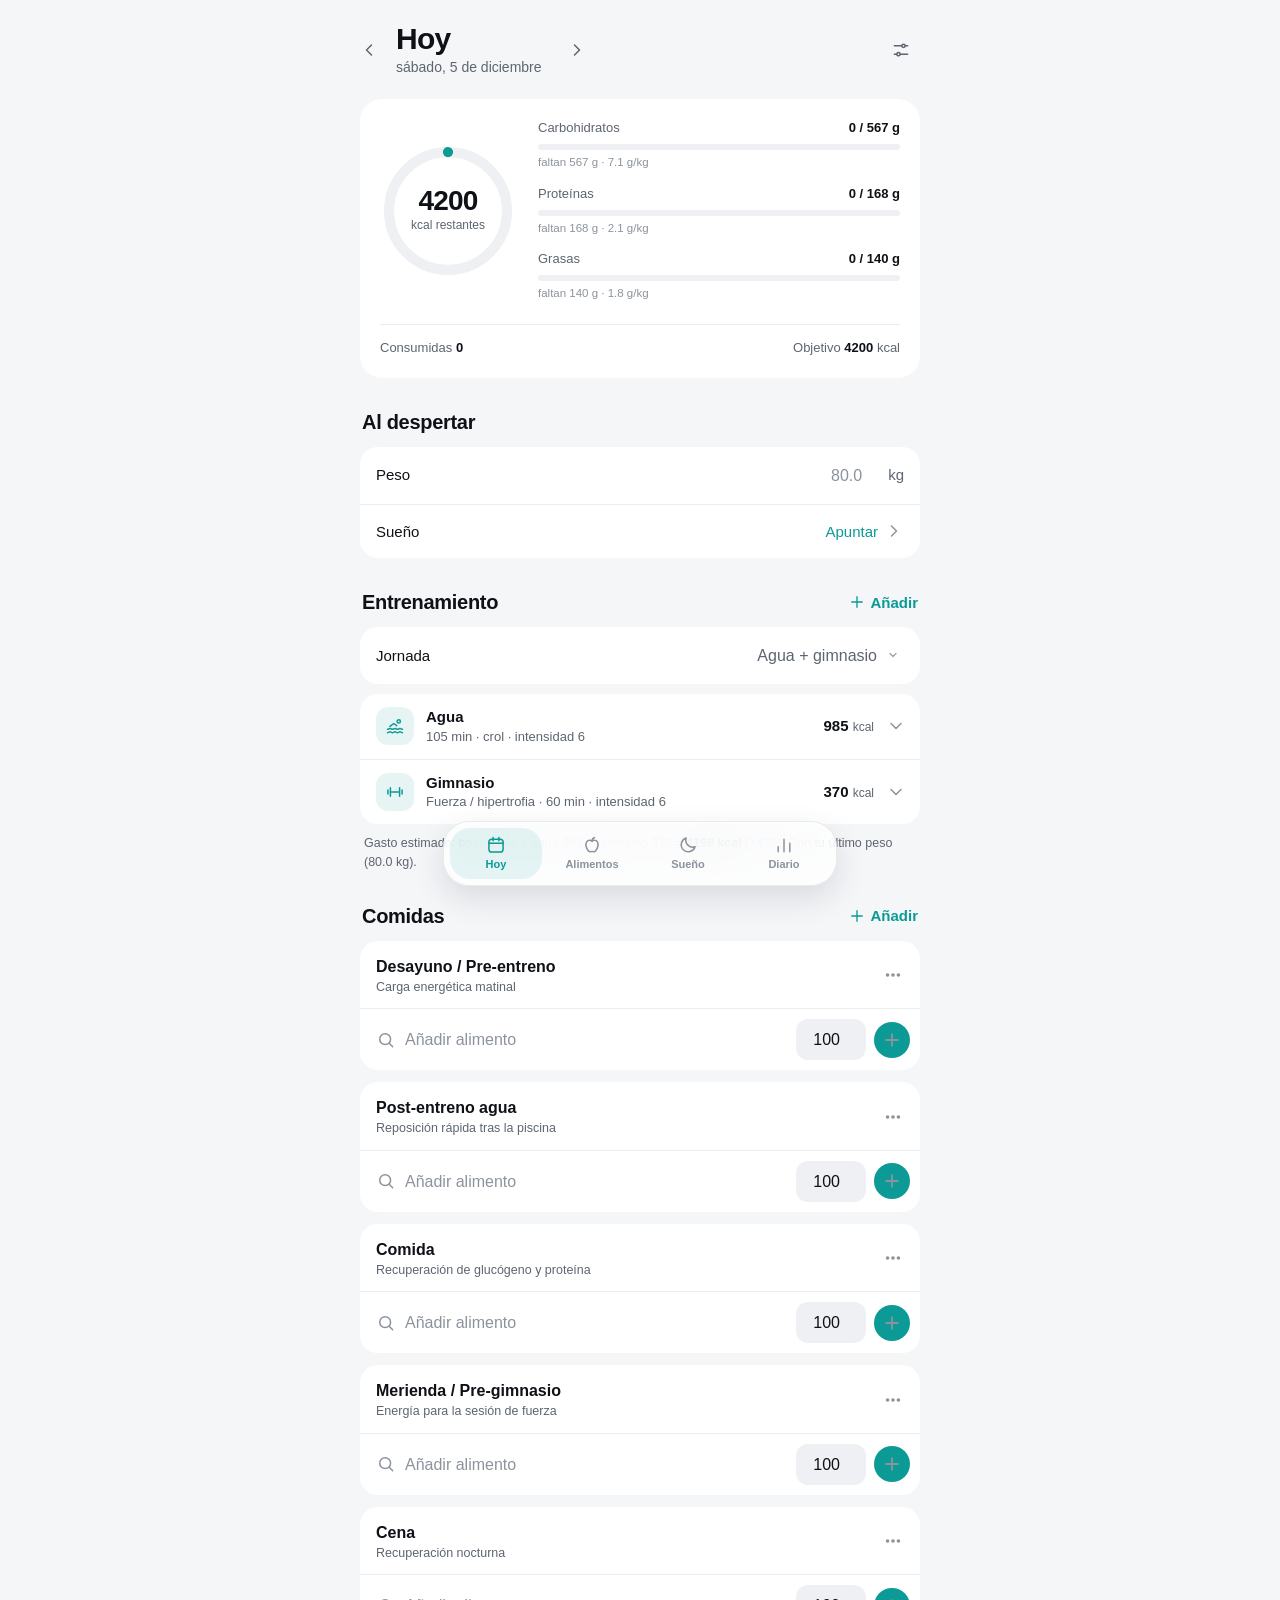
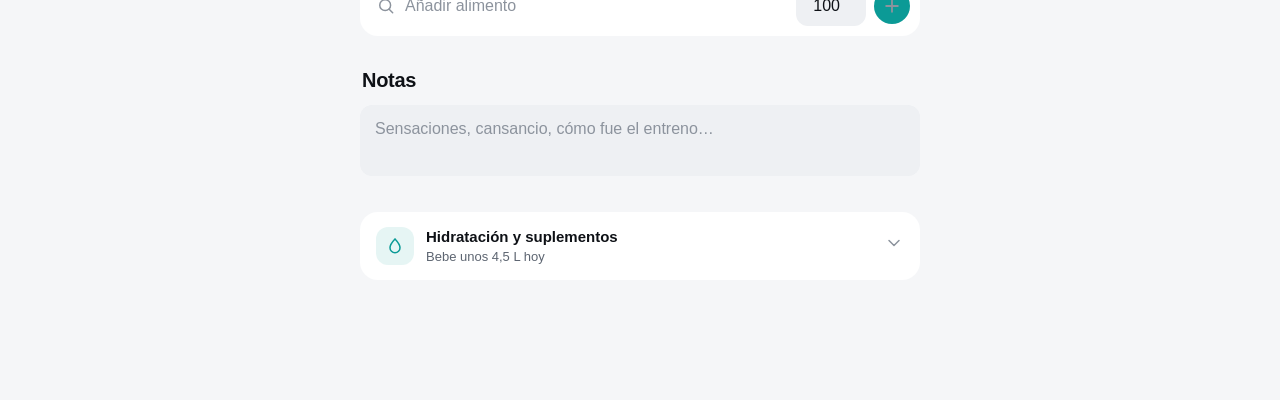
==== index.html @ 033a3422 "Entrenos por series y zonas, y gasto basado en estudios - Las series se escriben como en la pizarra," ====
<!DOCTYPE html>
<html lang="es">
<head>
    <meta charset="UTF-8">
    <meta name="viewport" content="width=device-width, initial-scale=1.0, viewport-fit=cover">
    <meta name="theme-color" content="#0a0b0d" media="(prefers-color-scheme: dark)">
    <meta name="theme-color" content="#f5f6f8" media="(prefers-color-scheme: light)">
    <meta name="description" content="Planificador y diario de nutrición para nadadores">
    <!-- App instalable en el móvil (PWA) -->
    <link rel="manifest" href="manifest.webmanifest">
    <link rel="icon" type="image/png" sizes="192x192" href="icon-192.png">
    <link rel="apple-touch-icon" href="apple-touch-icon.png">
    <meta name="mobile-web-app-capable" content="yes">
    <meta name="apple-mobile-web-app-capable" content="yes">
    <meta name="apple-mobile-web-app-title" content="SwimFuel">
    <meta name="apple-mobile-web-app-status-bar-style" content="black-translucent">
    <title>SwimFuel</title>
    <link rel="stylesheet" href="css/app.css">
</head>
<body>

<div class="sticky-summary" id="stickySummary" aria-hidden="true"></div>

<main class="app">
    <div class="banner" id="storageBanner" hidden>Este navegador no permite guardar datos: descarga una copia de seguridad antes de cerrar.</div>
    <div class="banner info" id="upgradeBanner" hidden>
        <strong>SwimFuel se ha actualizado.</strong> Tus datos siguen aquí. Por si acaso, guarda una copia antes de seguir.
        <div class="row" style="margin-top:10px;">
            <button class="btn-primary btn-sm" id="btnUpgradeBackup">Descargar copia</button>
            <button class="btn-secondary btn-sm" id="btnUpgradeDismiss">Ahora no</button>
        </div>
    </div>

    <!-- ===================== HOY ===================== -->
    <section class="tab-panel active" id="tab_today">
        <header class="topbar">
            <div class="date-switch">
                <button class="icon-btn" id="btnPrevDay" aria-label="Día anterior" data-icon="chevronLeft"></button>
                <div class="date-title">
                    <h1 id="dateLabel">Hoy</h1>
                    <div class="date-sub"><span id="dateSub"></span><span class="save-state" id="saveIndicator"></span></div>
                    <input type="date" id="logDate" class="date-picker" aria-label="Elegir fecha">
                </div>
                <button class="icon-btn" id="btnNextDay" aria-label="Día siguiente" data-icon="chevronRight"></button>
            </div>
            <div class="topbar-actions">
                <button class="pill-btn" id="btnToday" hidden>Hoy</button>
                <button class="icon-btn" onclick="openModal('modalProfile')" aria-label="Perfil y ajustes" data-icon="sliders"></button>
            </div>
        </header>

        <section class="hero" id="hero">
            <div class="ring-wrap">
                <svg class="ring" viewBox="0 0 120 120" aria-hidden="true">
                    <circle class="ring-track" cx="60" cy="60" r="52"></circle>
                    <circle class="ring-fill" id="kcalRing" cx="60" cy="60" r="52" stroke-dasharray="326.73" stroke-dashoffset="326.73"></circle>
                </svg>
                <div class="ring-center">
                    <div class="ring-value" id="ringValue">0</div>
                    <div class="ring-label" id="ringLabel">kcal restantes</div>
                </div>
            </div>
            <div class="macros">
                <div class="macro">
                    <div class="macro-top"><span class="macro-name">Carbohidratos</span><span class="macro-val" id="carbStatus"></span></div>
                    <div class="macro-bar"><i id="carbBar" style="background: var(--carb);"></i></div>
                    <div class="macro-sub" id="carbSub"></div>
                </div>
                <div class="macro">
                    <div class="macro-top"><span class="macro-name">Proteínas</span><span class="macro-val" id="protStatus"></span></div>
                    <div class="macro-bar"><i id="protBar" style="background: var(--prot);"></i></div>
                    <div class="macro-sub" id="protSub"></div>
                </div>
                <div class="macro">
                    <div class="macro-top"><span class="macro-name">Grasas</span><span class="macro-val" id="fatStatus"></span></div>
                    <div class="macro-bar"><i id="fatBar" style="background: var(--fat);"></i></div>
                    <div class="macro-sub" id="fatSub"></div>
                </div>
            </div>
            <div class="hero-foot">
                <span>Consumidas <strong class="num" id="kcalEaten">0</strong></span>
                <span>Objetivo <strong class="num" id="kcalTarget">0</strong> kcal</span>
            </div>
        </section>

        <section class="section">
            <div class="section-head"><h2>Al despertar</h2></div>
            <div class="list">
                <label class="list-row">
                    <span>Peso</span>
                    <span class="inline-field">
                        <input type="number" id="weight" class="inline-input" step="0.1" min="30" max="200" inputmode="decimal" placeholder="80.0" title="Pésate por la mañana, en ayunas. Si lo dejas vacío se usa tu último peso.">
                        <span>kg</span>
                    </span>
                </label>
                <button class="list-row" id="sleepRow" type="button">
                    <span>Sueño</span>
                    <span class="inline-field"><span id="sleepRowValue">Apuntar</span><span data-icon="chevronRight" style="display:inline-flex;"></span></span>
                </button>
            </div>
        </section>

        <section class="section">
            <div class="section-head">
                <h2>Entrenamiento</h2>
                <button class="text-btn" id="btnAddSession" data-icon="plus">Añadir</button>
            </div>
            <div class="list">
                <label class="list-row">
                    <span>Jornada</span>
                    <select id="dayType" class="inline-select">
                        <option value="Agua + Gimnasio" selected>Agua + gimnasio</option>
                        <option value="Doble Sesión Agua">Doble sesión</option>
                        <option value="Sesión Única Intensa">Sesión intensa</option>
                        <option value="Tapering">Tapering</option>
                        <option value="Competición">Competición</option>
                        <option value="Descanso">Descanso</option>
                    </select>
                </label>
            </div>
            <div class="list sessions" id="sessionsContainer"></div>
            <p class="footnote" id="energyBreakdown"></p>
        </section>

        <section class="section">
            <div class="section-head">
                <h2>Comidas</h2>
                <button class="text-btn" onclick="openAddMealModal()" data-icon="plus">Añadir</button>
            </div>
            <div id="mealsContainer"></div>
            <datalist id="foodDatalist"></datalist>
        </section>

        <section class="section">
            <div class="section-head"><h2>Notas</h2></div>
            <textarea id="logNotes" rows="2" placeholder="Sensaciones, cansancio, cómo fue el entreno…"></textarea>
        </section>

        <details class="disclosure" id="recoCard">
            <summary>
                <span class="s-icon" data-icon="drop"></span>
                <span class="grow">
                    <span class="s-title" style="display:block;">Hidratación y suplementos</span>
                    <span class="s-sub" id="recoSummary" style="display:block;"></span>
                </span>
                <span class="s-chev" data-icon="chevronDown"></span>
            </summary>
            <div class="disclosure-body">
                <p class="small muted" id="hydrationText" style="margin-bottom:4px;"></p>
                <ul class="supp-list" id="suppList"></ul>
                <p class="disclaimer">Orientativo. No sustituye la valoración de un médico o dietista-nutricionista; prueba cualquier suplemento en entrenamiento antes de competir.</p>
            </div>
        </details>
    </section>

    <!-- ===================== ALIMENTOS ===================== -->
    <section class="tab-panel" id="tab_foods">
        <header class="topbar">
            <h1>Alimentos</h1>
            <button class="icon-btn accent" onclick="openFoodModal()" aria-label="Nuevo alimento" data-icon="plus"></button>
        </header>
        <div class="search">
            <span data-icon="search"></span>
            <input type="search" id="dbSearch" placeholder="Buscar" autocomplete="off">
        </div>
        <div class="list" id="foodList"></div>
        <p class="footnote">
            Valores por 100 g, como en la etiqueta. Al crear un alimento puedes leer la tabla nutricional con una foto.
            <button class="link-btn" onclick="loadDefaultStarterDB()">Añadir alimentos básicos</button>
        </p>
    </section>

    <!-- ===================== SUEÑO ===================== -->
    <section class="tab-panel" id="tab_sleep">
        <header class="topbar">
            <h1>Sueño</h1>
            <button class="pill-btn" id="btnSleepGoal" aria-label="Cambiar el objetivo de sueño"></button>
        </header>

        <section class="section">
            <div class="card" id="sleepLastCard"></div>
            <div class="stats-grid" id="sleepStats" style="margin-top:10px;"></div>
            <div class="card chart-card" id="sleepChartCard" hidden>
                <div class="chart-wrap" id="sleepChart"></div>
                <div class="chart-readout" id="sleepReadout" aria-live="polite"></div>
            </div>
        </section>

        <section class="section" id="sleepAdviceSection" hidden>
            <div class="section-head"><h2>Para hoy</h2></div>
            <div id="sleepAdvice"></div>
        </section>

        <section class="section" id="sleepPatternsSection" hidden>
            <div class="section-head"><h2>Tus patrones</h2></div>
            <div id="sleepPatterns"></div>
            <p class="footnote">Sacado de tus últimos 90 días. Describe lo que ha pasado; no demuestra la causa.</p>
        </section>

        <details class="disclosure">
            <summary>
                <span class="s-icon" data-icon="moon"></span>
                <span class="grow">
                    <span class="s-title" style="display:block;">Qué dice la evidencia</span>
                    <span class="s-sub" style="display:block;">Por qué el sueño no cambia tus calorías</span>
                </span>
                <span class="s-chev" data-icon="chevronDown"></span>
            </summary>
            <div class="disclosure-body small">
                <ul class="evidence">
                    <li><strong>Calorías:</strong> dormir poco hace comer más (unas 300–400 kcal al día de media) sin que el gasto cambie apenas. Por eso la app no te sube el objetivo tras una mala noche: te avisa de que tendrás más hambre. <span class="src">Al Khatib 2017</span></li>
                    <li><strong>Cuánto:</strong> los adultos necesitan 7–9 h y los deportistas de élite suelen necesitar más de 8 h. Ajusta tu objetivo arriba a la derecha. <span class="src">Walsh 2021 (consenso)</span></li>
                    <li><strong>Dormir más mejora el rendimiento:</strong> alargar el sueño varias semanas mejoró el sprint, el tiempo de reacción y el ánimo. <span class="src">Mah 2011</span></li>
                    <li><strong>Madrugones:</strong> los nadadores de élite duermen unas 5 h y media antes de los entrenos de primera hora. <span class="src">Sargent 2014</span></li>
                    <li><strong>Lesiones y resfriados:</strong> dormir menos de 8 h de media se asocia a más lesiones en deportistas jóvenes, y menos de 6–7 h a más resfriados. <span class="src">Milewski 2014 · Prather 2015</span></li>
                    <li><strong>Siesta:</strong> 20–30 min (o un ciclo de 90) recuperan parte del rendimiento tras una noche corta. <span class="src">Lastella 2021</span></li>
                    <li><strong>Cafeína:</strong> tomada 6 h antes de acostarte todavía acorta el sueño. <span class="src">Drake 2013</span></li>
                    <li><strong>Proteína antes de dormir:</strong> 30–40 g de caseína aumentan la síntesis de proteína muscular durante la noche. <span class="src">Res 2012</span></li>
                </ul>
                <p class="disclaimer">Las fases (profundo, REM) y la nota de un reloj son estimaciones: sirven para ver tu tendencia, no como medida exacta. La app las guarda pero no basa ningún aviso en las fases.</p>
            </div>
        </details>
    </section>

    <!-- ===================== DIARIO ===================== -->
    <section class="tab-panel" id="tab_history">
        <header class="topbar"><h1>Diario</h1></header>

        <section class="section">
            <div class="stats-grid" id="historyStats"></div>
            <div class="card chart-card"><div class="chart-wrap" id="historyChart"></div></div>
        </section>

        <section class="section">
            <div class="section-head"><h2>Tu gasto real</h2></div>
            <div class="card" id="calibrationCard"></div>
        </section>

        <section class="section">
            <div class="section-head"><h2>Días</h2></div>
            <div class="list" id="dayList"></div>
        </section>

        <section class="section">
            <div class="section-head"><h2>Datos</h2></div>
            <div class="list">
                <button class="list-row" onclick="exportHistoryToCSV()"><span>Exportar a Excel</span><span data-icon="download"></span></button>
                <button class="list-row" onclick="exportFullBackup()"><span>Descargar copia de seguridad</span><span data-icon="download"></span></button>
                <label class="list-row tappable" style="cursor:pointer;">
                    <span>Restaurar copia</span><span data-icon="upload"></span>
                    <input type="file" id="importJsonInput" hidden>
                </label>
            </div>
            <p class="footnote" id="backupStatus"></p>
            <div class="list" style="margin-top:16px;">
                <button class="list-row danger" onclick="clearAllHistory()">Borrar todo el diario</button>
                <button class="list-row danger" onclick="wipeFoodDatabase()">Borrar todos los alimentos</button>
            </div>
        </section>
    </section>
</main>

<nav class="tabbar" aria-label="Secciones">
    <button class="tab active" data-tab="today" data-icon="calendar"><span>Hoy</span></button>
    <button class="tab" data-tab="foods" data-icon="apple"><span>Alimentos</span></button>
    <button class="tab" data-tab="sleep" data-icon="moon"><span>Sueño</span></button>
    <button class="tab" data-tab="history" data-icon="chart"><span>Diario</span></button>
</nav>

<div class="toast" id="toastMsg" role="status" aria-live="polite"></div>

<!-- ===================== HOJA: PERFIL ===================== -->
<div class="modal-overlay" id="modalProfile">
    <div class="modal-box">
        <div class="grabber"></div>
        <div class="modal-header">
            <h3>Perfil</h3>
            <button class="icon-btn" onclick="closeModal('modalProfile')" aria-label="Cerrar" data-icon="close"></button>
        </div>
        <div class="modal-body">
            <div class="list">
                <label class="list-row">
                    <span>Sexo</span>
                    <select id="sex" class="inline-select">
                        <option value="M" selected>Hombre</option>
                        <option value="F">Mujer</option>
                    </select>
                </label>
                <label class="list-row">
                    <span>Edad</span>
                    <span class="inline-field"><input type="number" id="age" class="inline-input" value="20" min="12" max="80" inputmode="numeric"><span>años</span></span>
                </label>
                <label class="list-row">
                    <span>Altura</span>
                    <span class="inline-field"><input type="number" id="height" class="inline-input" value="185" min="130" max="230" inputmode="numeric"><span>cm</span></span>
                </label>
                <label class="list-row">
                    <span>Especialidad</span>
                    <select id="specialty" class="inline-select">
                        <option value="sprint" selected>Velocidad</option>
                        <option value="mid">Medio fondo</option>
                        <option value="distance">Fondo</option>
                    </select>
                </label>
            </div>

            <div class="list" style="margin-top:14px;">
                <label class="list-row">
                    <span>Objetivo</span>
                    <select id="goal" class="inline-select">
                        <option value="maint" selected>Mantener</option>
                        <option value="surplus">Ganar masa (+300)</option>
                        <option value="cut">Definición (−300)</option>
                    </select>
                </label>
                <label class="list-row">
                    <span title="Actividad fuera de los entrenos">Actividad</span>
                    <select id="activity" class="inline-select">
                        <option value="1.3">Sentado</option>
                        <option value="1.4" selected>Estudiante / oficina</option>
                        <option value="1.55">De pie / andando</option>
                        <option value="1.7">Trabajo físico</option>
                    </select>
                </label>
            </div>
            <p class="footnote" id="calibrationInfo"></p>

            <div class="section-title">Tus marcas de crol (para calcular tus ritmos)</div>
            <div class="list">
                <label class="list-row"><span>50 m</span><input type="text" id="pb50" class="inline-input pb-input" inputmode="decimal" placeholder="26.5" maxlength="9" autocomplete="off"></label>
                <label class="list-row"><span>100 m</span><input type="text" id="pb100" class="inline-input pb-input" inputmode="decimal" placeholder="57.0" maxlength="9" autocomplete="off"></label>
                <label class="list-row"><span>200 m</span><input type="text" id="pb200" class="inline-input pb-input" inputmode="decimal" placeholder="2.05.0" maxlength="9" autocomplete="off"></label>
                <label class="list-row"><span>400 m</span><input type="text" id="pb400" class="inline-input pb-input" inputmode="decimal" placeholder="4.25.0" maxlength="9" autocomplete="off"></label>
            </div>
            <p class="footnote" id="pacesInfo"></p>
            <div class="list" style="margin-top:14px;">
                <label class="list-row">
                    <span>Grasa corporal, si la sabes</span>
                    <span class="inline-field"><input type="number" id="bodyFat" class="inline-input" min="4" max="45" step="0.5" inputmode="decimal" placeholder="—"><span>%</span></span>
                </label>
            </div>

            <details class="footnote" style="margin-top:16px;">
                <summary style="cursor:pointer; color:var(--text);">Cómo se calculan los objetivos</summary>
                <ul style="margin:8px 0 0 18px;">
                    <li><strong>Gasto base:</strong> metabolismo en reposo con la fórmula para deportistas de ten Haaf y Weijs (2014), o con tu masa magra si pones el % de grasa, × tu actividad fuera de los entrenos. Margen ±10 %.</li>
                    <li><strong>Agua, por series:</strong> cada serie tiene una velocidad según su zona y tus marcas. El coste por metro sale de lo medido en nadadores de élite (Capelli 1998): a ritmo de 100 cuesta casi el doble que en aeróbico ligero. Espalda, mariposa y braza cuestan más que el crol; pies y técnica van más lentos y cada metro cuesta más; con aletas, menos (Zamparo 2002).</li>
                    <li><strong>Descansos y después:</strong> el tiempo en la pared cuenta como actividad ligera, y se suma un 6–12 % por el gasto tras el esfuerzo, mayor en las zonas altas (LaForgia 2006).</li>
                    <li><strong>Agua, sin zonas:</strong> con metros e intensidad se usa una velocidad media (margen ±20 %); solo con minutos, un MET de 3,5 + 0,7 × intensidad (±30 %).</li>
                    <li><strong>Gimnasio:</strong> MET según el tipo (fuerza 5, potencia 6, circuito 8, seco 4,5, movilidad 2,5), ±7 % por punto de intensidad y +10 % tras fuerza, potencia o circuito.</li>
                    <li>Los entrenos suman solo el gasto <em>extra</em>: el reposo ya está en el gasto base.</li>
                    <li><strong>Ajuste por tus datos:</strong> con 2–4 semanas de comidas y pesajes se compara lo que comes con la tendencia de tu peso. Es lo que más afina: corrige lo que las fórmulas no saben de ti.</li>
                    <li>Proteína 2,1 g/kg (1,9 en fondo; 2,3 en definición). Carbohidratos de 4 g/kg (descanso) a 8,5 g/kg (doble sesión), +1 en fondo. Grasas: el resto, entre 1 g/kg y el 30% de las kcal.</li>
                </ul>
            </details>
        </div>
        <div class="modal-footer">
            <button class="btn-primary" onclick="closeModal('modalProfile')">Listo</button>
        </div>
    </div>
</div>

<!-- ===================== HOJA: ALIMENTO (crear / editar / foto IA) ===================== -->
<div class="modal-overlay" id="modalFood">
    <div class="modal-box">
        <div class="grabber"></div>
        <div class="modal-header">
            <h3 id="foodModalTitle">Nuevo alimento</h3>
            <button class="icon-btn" onclick="closeModal('modalFood')" aria-label="Cerrar" data-icon="close"></button>
        </div>
        <div class="modal-body">
            <div class="form-group">
                <label for="mFoodName">Nombre</label>
                <input type="text" id="mFoodName" placeholder="Ej: Copos de avena Hacendado" maxlength="120">
            </div>

            <details class="ai-box" id="aiBox">
                <summary><span data-icon="camera"></span><span style="flex:1;">Leer la etiqueta con una foto</span><span class="s-chev" data-icon="chevronDown"></span></summary>
                <div class="ai-inner">
                    <div class="drop-zone" id="aiDropZone">
                        <input type="file" id="aiImageFile" accept="image/*" hidden>
                        <div id="dropZoneEmpty">
                            <span data-icon="camera"></span>
                            <div style="font-weight:600; color:var(--text);">Haz una foto o elige una imagen</div>
                            <div style="font-size:12.5px;">También puedes arrastrarla o pegarla</div>
                        </div>
                        <div id="dropZonePreview" style="display:none;">
                            <img id="aiPreviewImg" alt="Foto de la tabla nutricional">
                            <div style="font-size:12.5px; margin-top:4px;">Toca para cambiarla</div>
                        </div>
                    </div>
                    <button class="btn-primary btn-sm" id="btnAnalyzeAi" onclick="analyzeFoodPhoto()" style="width:100%;">Leer valores</button>
                    <div id="aiLoading" style="display:none; margin-top:10px;">
                        <div class="small" style="color:var(--accent);" id="aiLoadingText">Analizando…</div>
                        <div class="pulse"></div>
                    </div>
                    <div style="margin-top:14px;">
                        <label for="geminiApiKeyInput" style="display:flex; justify-content:space-between; gap:8px; align-items:center;">
                            <span>Clave de Google Gemini <span id="apiKeyStatusBadge" class="status-pill status-warn">Sin configurar</span></span>
                            <a href="https://aistudio.google.com/app/apikey" target="_blank" rel="noopener" style="color:var(--accent); text-decoration:none; font-weight:600;">Conseguir</a>
                        </label>
                        <div class="row" style="flex-wrap:nowrap;">
                            <input type="password" id="geminiApiKeyInput" placeholder="AIza…" autocomplete="off">
                            <button type="button" class="btn-secondary btn-sm" id="btnToggleKeyVis" onclick="toggleApiKeyVisibility()">Ver</button>
                        </div>
                        <div style="font-size:12px; color:var(--text-3); margin-top:6px;">Se guarda solo en este dispositivo y se envía a Google únicamente al analizar una foto.</div>
                    </div>
                </div>
            </details>

            <div class="section-title">Por cada 100 g</div>
            <div class="form-row">
                <div class="form-group">
                    <label for="mFoodC">Carbohidratos (g)</label>
                    <input type="number" id="mFoodC" step="0.1" min="0" value="0" inputmode="decimal">
                </div>
                <div class="form-group">
                    <label for="mFoodP">Proteínas (g)</label>
                    <input type="number" id="mFoodP" step="0.1" min="0" value="0" inputmode="decimal">
                </div>
                <div class="form-group">
                    <label for="mFoodF">Grasas (g)</label>
                    <input type="number" id="mFoodF" step="0.1" min="0" value="0" inputmode="decimal">
                </div>
                <div class="form-group">
                    <label for="mFoodKcal">Kcal</label>
                    <input type="number" id="mFoodKcal" step="1" min="0" value="0" inputmode="numeric">
                </div>
            </div>
            <div class="form-group">
                <label for="mFoodDefaultG">Ración habitual (g)</label>
                <input type="number" id="mFoodDefaultG" step="5" min="1" value="100" inputmode="numeric">
            </div>
            <p class="footnote" style="margin-top:0;">Las kcal se calculan solas (4·C + 4·P + 9·G) hasta que escribas el valor de la etiqueta.</p>
        </div>
        <div class="modal-footer">
            <button class="btn-danger" id="btnDeleteFood" hidden>Eliminar</button>
            <button class="btn-primary" id="btnSaveFood" onclick="saveFoodFromModal()">Guardar</button>
        </div>
    </div>
</div>

<!-- ===================== HOJA: AÑADIR COMIDA ===================== -->
<div class="modal-overlay" id="modalAddMeal">
    <div class="modal-box">
        <div class="grabber"></div>
        <div class="modal-header">
            <h3>Nueva comida</h3>
            <button class="icon-btn" onclick="closeModal('modalAddMeal')" aria-label="Cerrar" data-icon="close"></button>
        </div>
        <div class="modal-body">
            <div class="form-group">
                <label for="newMealTitle">Nombre</label>
                <input type="text" id="newMealTitle" placeholder="Ej: Snack pre-gimnasio" maxlength="60">
            </div>
            <div class="chips">
                <button type="button" class="chip" onclick="setMealPreset('Media mañana', 'Recarga de glucógeno intermedia')">Media mañana</button>
                <button type="button" class="chip" onclick="setMealPreset('Intra-entreno agua', 'Bebida con hidratos y sales durante las series')">Intra-agua</button>
                <button type="button" class="chip" onclick="setMealPreset('Snack pre-gimnasio', 'Energía rápida antes de la fuerza')">Pre-gym</button>
                <button type="button" class="chip" onclick="setMealPreset('Batido post-fuerza', 'Proteína y recuperación')">Post-fuerza</button>
                <button type="button" class="chip" onclick="setMealPreset('Recarga nocturna', 'Proteína de liberación lenta')">Nocturna</button>
            </div>
            <div class="form-group">
                <label for="newMealHint">Nota (opcional)</label>
                <input type="text" id="newMealHint" placeholder="Ej: 45 min antes de la sala de pesas" maxlength="100">
            </div>
        </div>
        <div class="modal-footer">
            <button class="btn-primary" onclick="confirmAddMeal()">Añadir comida</button>
        </div>
    </div>
</div>

<!-- ===================== HOJA: SUEÑO ===================== -->
<div class="modal-overlay" id="modalSleep">
    <div class="modal-box">
        <div class="grabber"></div>
        <div class="modal-header">
            <div>
                <h3>Sueño</h3>
                <div class="small muted" id="sleepNightLabel"></div>
            </div>
            <button class="icon-btn" onclick="closeModal('modalSleep')" aria-label="Cerrar" data-icon="close"></button>
        </div>
        <div class="modal-body">
            <div class="form-row">
                <div class="form-group">
                    <label for="sleepBed">Me dormí</label>
                    <input type="time" id="sleepBed">
                </div>
                <div class="form-group">
                    <label for="sleepWake">Me desperté</label>
                    <input type="time" id="sleepWake">
                </div>
            </div>
            <div class="form-row">
                <div class="form-group">
                    <label for="sleepH">Tiempo dormido</label>
                    <div class="dur">
                        <input type="number" id="sleepH" min="0" max="16" inputmode="numeric" placeholder="0" aria-label="Horas dormidas"><span>h</span>
                        <input type="number" id="sleepM" min="0" max="59" inputmode="numeric" placeholder="00" aria-label="Minutos dormidos"><span>min</span>
                    </div>
                </div>
                <div class="form-group">
                    <label for="sleepQuality">Nota (0–100)</label>
                    <input type="number" id="sleepQuality" min="0" max="100" inputmode="numeric" placeholder="—">
                </div>
            </div>
            <p class="footnote" id="sleepSpanHint" style="margin:-4px 2px 14px;"></p>
            <div class="form-group">
                <label for="sleepNap">Siesta (min)</label>
                <input type="number" id="sleepNap" min="0" max="300" step="5" inputmode="numeric" placeholder="0">
                <div class="chips" style="margin:8px 0 0;">
                    <button type="button" class="chip" data-nap="20">20 min</button>
                    <button type="button" class="chip" data-nap="30">30 min</button>
                    <button type="button" class="chip" data-nap="60">1 h</button>
                    <button type="button" class="chip" data-nap="90">1 h 30</button>
                </div>
            </div>
            <details class="ai-box" id="sleepMore">
                <summary><span style="flex:1;">Más datos del reloj</span><span class="s-chev" data-icon="chevronDown"></span></summary>
                <div class="ai-inner">
                    <div class="form-row">
                        <div class="form-group">
                            <label for="sleepDeepH">Sueño profundo</label>
                            <div class="dur">
                                <input type="number" id="sleepDeepH" min="0" max="10" inputmode="numeric" placeholder="0" aria-label="Horas de sueño profundo"><span>h</span>
                                <input type="number" id="sleepDeepM" min="0" max="59" inputmode="numeric" placeholder="00" aria-label="Minutos de sueño profundo"><span>min</span>
                            </div>
                        </div>
                        <div class="form-group">
                            <label for="sleepRemH">REM</label>
                            <div class="dur">
                                <input type="number" id="sleepRemH" min="0" max="10" inputmode="numeric" placeholder="0" aria-label="Horas de sueño REM"><span>h</span>
                                <input type="number" id="sleepRemM" min="0" max="59" inputmode="numeric" placeholder="00" aria-label="Minutos de sueño REM"><span>min</span>
                            </div>
                        </div>
                    </div>
                    <div class="form-group" style="margin-bottom:0;">
                        <label for="sleepHr">Pulso en reposo (ppm)</label>
                        <input type="number" id="sleepHr" min="25" max="130" inputmode="numeric" placeholder="—">
                    </div>
                </div>
            </details>
        </div>
        <div class="modal-footer">
            <button class="btn-danger" id="btnDeleteSleep" hidden>Borrar</button>
            <button class="btn-primary" id="btnSaveSleep">Guardar</button>
        </div>
    </div>
</div>

<!-- ===================== HOJA: MENÚ DE ACCIONES ===================== -->
<div class="modal-overlay" id="actionSheet">
    <div class="modal-box">
        <div class="grabber"></div>
        <div class="modal-header">
            <h3 id="actionTitle"></h3>
            <button class="icon-btn" onclick="closeModal('actionSheet')" aria-label="Cerrar" data-icon="close"></button>
        </div>
        <div class="modal-body" style="padding-bottom:20px;">
            <div class="list" id="actionList"></div>
        </div>
    </div>
</div>

<script src="js/engine.js"></script>
<script src="js/training.js"></script>
<script src="js/core.js"></script>
<script src="js/today.js"></script>
<script src="js/foods.js"></script>
<script src="js/history.js"></script>
<script src="js/sleep.js"></script>
<script src="js/main.js"></script>

</body>
</html>
---- css/app.css ----
/* =========================================================
   TEMA: un solo acento, superficies limpias, claro y oscuro
   ========================================================= */
:root {
    color-scheme: dark;
    --bg: #0a0b0d;
    --surface: #15171b;
    --surface-2: #1f2228;
    --line: rgba(255, 255, 255, 0.07);
    --line-strong: rgba(255, 255, 255, 0.14);
    --text: #f3f4f6;
    --text-2: #9ba2ad;
    --text-3: #676d77;
    --accent: #3ddbd9;
    --accent-ink: #032322;
    --accent-soft: rgba(61, 219, 217, 0.12);
    --carb: #f2b350;
    --prot: #5fd49b;
    --fat: #f08484;
    --ok: #5fd49b;
    --warn: #f2b350;
    --danger: #ff6b6b;
    --glass: rgba(21, 23, 27, 0.78);
    --toast-bg: #f3f4f6;
    --toast-text: #0a0b0d;
    --shadow: 0 12px 32px rgba(0, 0, 0, 0.35);

    /* Alias usados por partes de la app que dibujan con colores (gráfica, resúmenes) */
    --cyan: var(--accent);
    --blue: var(--accent);
    --green: var(--ok);
    --amber: var(--warn);
    --rose: var(--danger);
    --border: var(--line);
    --muted: var(--text-2);
    --panel: var(--surface-2);
    --input: var(--surface-2);
    --card: var(--surface);
}

@media (prefers-color-scheme: light) {
    :root {
        color-scheme: light;
        --bg: #f5f6f8;
        --surface: #ffffff;
        --surface-2: #eef0f3;
        --line: rgba(15, 23, 42, 0.08);
        --line-strong: rgba(15, 23, 42, 0.16);
        --text: #0e1116;
        --text-2: #5d6571;
        --text-3: #8c939d;
        --accent: #0b9a96;
        --accent-ink: #ffffff;
        --accent-soft: rgba(11, 154, 150, 0.1);
        --carb: #d48a14;
        --prot: #1d9a61;
        --fat: #d6514d;
        --ok: #1d9a61;
        --warn: #d48a14;
        --danger: #d6403b;
        --glass: rgba(255, 255, 255, 0.8);
        --toast-bg: #0e1116;
        --toast-text: #ffffff;
        --shadow: 0 12px 32px rgba(15, 23, 42, 0.12);
    }
}

* { box-sizing: border-box; margin: 0; padding: 0; }
[hidden] { display: none !important; }
html { -webkit-text-size-adjust: 100%; }

body {
    font-family: -apple-system, BlinkMacSystemFont, "SF Pro Text", "Segoe UI", Roboto, "Helvetica Neue", sans-serif;
    background: var(--bg);
    color: var(--text);
    font-size: 15px;
    line-height: 1.45;
    -webkit-font-smoothing: antialiased;
    -webkit-tap-highlight-color: transparent;
}

body.modal-open { overflow: hidden; }

.app {
    max-width: 600px;
    margin: 0 auto;
    padding: max(14px, env(safe-area-inset-top)) max(20px, env(safe-area-inset-right)) calc(120px + env(safe-area-inset-bottom)) max(20px, env(safe-area-inset-left));
}

.num, .ring-value, .stat-value, .s-kcal, .fi-kcal, .meal-kcal { font-variant-numeric: tabular-nums; }
.muted { color: var(--text-2); }
.small { font-size: 13px; }
.row { display: flex; gap: 8px; align-items: center; flex-wrap: wrap; }
.ico { width: 20px; height: 20px; flex: none; stroke: currentColor; fill: none; stroke-width: 1.8; stroke-linecap: round; stroke-linejoin: round; }

/* ---------- Botones ---------- */
button, .btn { font: inherit; color: inherit; background: none; border: 0; cursor: pointer; }
button:disabled { opacity: 0.5; cursor: not-allowed; }
:focus-visible { outline: 2px solid var(--accent); outline-offset: 2px; border-radius: 8px; }

.btn-primary, .btn-green, .btn-secondary, .btn-danger, .btn {
    display: inline-flex;
    align-items: center;
    justify-content: center;
    gap: 8px;
    height: 46px;
    padding: 0 18px;
    border-radius: 14px;
    font-weight: 600;
    font-size: 15px;
    white-space: nowrap;
    transition: transform 0.1s, opacity 0.15s;
}

.btn-primary, .btn-green { background: var(--accent); color: var(--accent-ink); }
.btn-secondary, .btn { background: var(--surface-2); color: var(--text); }
.btn-danger { background: transparent; color: var(--danger); }
.btn-sm { height: 34px; padding: 0 12px; font-size: 13px; border-radius: 10px; }
.btn-primary:active, .btn-green:active, .btn-secondary:active, .btn:active { transform: scale(0.98); }

.text-btn, .link-btn {
    display: inline-flex;
    align-items: center;
    gap: 4px;
    color: var(--accent);
    font-weight: 600;
    font-size: inherit;
}

.text-btn .ico { width: 18px; height: 18px; }

.icon-btn {
    width: 38px;
    height: 38px;
    display: inline-grid;
    place-items: center;
    border-radius: 12px;
    color: var(--text-2);
    flex: none;
}

.icon-btn:hover { background: var(--surface-2); color: var(--text); }
.icon-btn.accent { background: var(--accent); color: var(--accent-ink); border-radius: 50%; }

.pill-btn {
    height: 30px;
    padding: 0 12px;
    border-radius: 99px;
    background: var(--accent-soft);
    color: var(--accent);
    font-weight: 600;
    font-size: 13px;
}

/* ---------- Campos ---------- */
input[type="text"], input[type="number"], input[type="search"], input[type="password"], input[type="time"], select, textarea {
    width: 100%;
    background: var(--surface-2);
    border: 1px solid transparent;
    color: var(--text);
    border-radius: 12px;
    padding: 12px 14px;
    font: inherit;
    font-size: 16px; /* 16px: el iPhone no hace zoom al tocar */
    outline: none;
    transition: border-color 0.15s, background 0.15s;
}

input::placeholder, textarea::placeholder { color: var(--text-3); }
input:focus, select:focus, textarea:focus { border-color: var(--accent); }
textarea { resize: none; min-height: 52px; line-height: 1.4; }

select {
    appearance: none;
    -webkit-appearance: none;
    padding-right: 34px;
    background-image: url("data:image/svg+xml,%3Csvg xmlns='http://www.w3.org/2000/svg' width='12' height='12' viewBox='0 0 24 24' fill='none' stroke='%239ba2ad' stroke-width='2.5' stroke-linecap='round' stroke-linejoin='round'%3E%3Cpath d='M6 9l6 6 6-6'/%3E%3C/svg%3E");
    background-repeat: no-repeat;
    background-position: right 12px center;
}

label { display: block; font-size: 13px; color: var(--text-2); margin-bottom: 6px; font-weight: 500; }
.form-group { margin-bottom: 14px; }
.form-row { display: grid; grid-template-columns: 1fr 1fr; gap: 10px; }
.form-row-4 { display: grid; grid-template-columns: repeat(4, 1fr); gap: 8px; }
input[type="range"] { width: 100%; accent-color: var(--accent); height: 28px; }

/* ---------- Cabeceras de pantalla ---------- */
.topbar {
    display: flex;
    align-items: center;
    justify-content: space-between;
    gap: 12px;
    padding: 6px 0 20px;
    min-height: 64px;
}

.topbar h1 { font-size: 30px; font-weight: 700; letter-spacing: -0.025em; line-height: 1.1; }
.topbar-actions { display: flex; align-items: center; gap: 6px; }
.date-switch { display: flex; align-items: center; gap: 2px; min-width: 0; margin-left: -10px; }
.date-title { position: relative; padding: 2px 6px; min-width: 0; }
.date-sub { display: flex; align-items: center; gap: 8px; font-size: 14px; color: var(--text-2); margin-top: 2px; white-space: nowrap; }
.save-state { display: inline-flex; align-items: center; gap: 3px; color: var(--text-3); font-size: 12.5px; }
.save-state .ico { width: 14px; height: 14px; }

/* El selector de fecha va invisible encima del título: tocar el título lo abre */
.date-picker {
    position: absolute;
    inset: 0;
    width: 100% !important;
    height: 100%;
    opacity: 0;
    padding: 0 !important;
    border: 0 !important;
    cursor: pointer;
}

/* ---------- Bloque principal: anillo de calorías y macros ---------- */
.hero {
    --ring: 136px;
    display: grid;
    grid-template-columns: var(--ring) 1fr;
    gap: 22px;
    align-items: center;
    background: var(--surface);
    border-radius: 22px;
    padding: 20px;
    margin-bottom: 30px;
}

.ring-wrap { position: relative; width: var(--ring); height: var(--ring); }
.ring { width: var(--ring); height: var(--ring); transform: rotate(-90deg); display: block; }
.ring circle { fill: none; stroke-width: 9; stroke-linecap: round; }
.ring-track { stroke: var(--surface-2); }
.ring-fill { stroke: var(--accent); transition: stroke-dashoffset 0.6s cubic-bezier(0.2, 0.8, 0.2, 1), stroke 0.3s; }
.ring-center { position: absolute; inset: 0; display: grid; place-content: center; text-align: center; }
.ring-value { font-size: 28px; font-weight: 700; letter-spacing: -0.03em; line-height: 1.1; }
.ring-label { font-size: 12px; color: var(--text-2); }

.macro + .macro { margin-top: 14px; }
.macro-top { display: flex; justify-content: space-between; align-items: baseline; gap: 8px; font-size: 13px; }
.macro-name { color: var(--text-2); }
.macro-val { font-weight: 600; font-variant-numeric: tabular-nums; }
.macro-bar { height: 6px; border-radius: 99px; background: var(--surface-2); margin-top: 6px; overflow: hidden; }
.macro-bar > i { display: block; height: 100%; width: 0; border-radius: 99px; transition: width 0.5s cubic-bezier(0.2, 0.8, 0.2, 1); }
.macro-bar > i.over { background: var(--danger) !important; }
.macro-sub { font-size: 11.5px; color: var(--text-3); margin-top: 4px; }

.hero-foot {
    grid-column: 1 / -1;
    display: flex;
    justify-content: space-between;
    font-size: 13px;
    color: var(--text-2);
    border-top: 1px solid var(--line);
    padding-top: 14px;
}

.hero-foot strong { color: var(--text); font-weight: 600; }

/* ---------- Secciones y listas agrupadas ---------- */
.section { margin-bottom: 30px; }
.section-head { display: flex; align-items: center; justify-content: space-between; gap: 12px; margin: 0 2px 10px; }
.section-head h2 { font-size: 20px; font-weight: 700; letter-spacing: -0.015em; }
.card { background: var(--surface); border-radius: 18px; padding: 16px; }

.list { background: var(--surface); border-radius: 18px; overflow: hidden; }
.list + .list, .list + .card, .card + .list { margin-top: 10px; }
.list > * + * { border-top: 1px solid var(--line); }

.list-row {
    display: flex;
    align-items: center;
    justify-content: space-between;
    gap: 12px;
    width: 100%;
    min-height: 54px;
    padding: 8px 16px;
    margin: 0;
    text-align: left;
    font-size: 15px;
    color: var(--text);
    font-weight: 400;
}

button.list-row:active, .list-row.tappable:active { background: var(--surface-2); }
.list-row.danger { color: var(--danger); }
.list-row .ico { color: var(--text-3); }
.list-row.danger .ico, .action-row .ico { color: inherit; }
.list-row > .fi-main { flex: 1; min-width: 0; }
.s-main > span, .fi-macros { display: block; }
.food-item .icon-btn { width: 30px; height: 30px; color: var(--text-3); }
.food-item .icon-btn .ico { width: 16px; height: 16px; }
.meal-head .icon-btn { color: var(--text-3); }

.inline-select {
    width: auto;
    max-width: 62%;
    background-color: transparent;
    padding: 8px 26px 8px 8px;
    text-align: right;
    text-align-last: right;
    color: var(--text-2);
    background-position: right 4px center;
}

.inline-select:focus { border-color: transparent; color: var(--text); }
.inline-field { display: inline-flex; align-items: center; gap: 6px; color: var(--text-2); }

.inline-input {
    width: 84px !important;
    background: transparent !important;
    text-align: right;
    padding: 8px 4px !important;
    border-radius: 8px !important;
}

.inline-input:focus { background: var(--surface-2) !important; border-color: transparent !important; }

.footnote { font-size: 12.5px; color: var(--text-2); margin: 10px 4px 0; line-height: 1.5; }
.footnote strong { color: var(--text); font-weight: 600; }

/* ---------- Entrenos ---------- */
.sessions:empty { display: none; }
.session-row { display: flex; align-items: center; gap: 12px; width: 100%; padding: 12px 14px 12px 16px; text-align: left; }
.s-icon { width: 38px; height: 38px; border-radius: 12px; display: grid; place-items: center; background: var(--accent-soft); color: var(--accent); flex: none; }
.s-main { flex: 1; min-width: 0; }
.s-title { font-weight: 600; }
.s-sub { font-size: 13px; color: var(--text-2); white-space: nowrap; overflow: hidden; text-overflow: ellipsis; }
.s-kcal { font-weight: 600; white-space: nowrap; }
.s-kcal small { color: var(--text-2); font-weight: 400; font-size: 12px; }
.s-chev { color: var(--text-3); transition: transform 0.2s; }
.session.open .s-chev { transform: rotate(180deg); }
.session-body { display: none; padding: 2px 16px 16px; }
.session.open .session-body { display: block; }
.s-grid { display: grid; grid-template-columns: repeat(3, 1fr); gap: 10px; }
.s-grid .span-all { grid-column: 1 / -1; }
.s-grid .span-2 { grid-column: span 2; }
.s-grid input, .s-grid select { padding: 10px 12px; }
.sets-hint { font-size: 12.5px; color: var(--accent); margin-top: 6px; min-height: 1em; }
.rpe { margin-top: 14px; }
.rpe-top { display: flex; justify-content: space-between; font-size: 13px; color: var(--text-2); }
.rpe-top strong { color: var(--text); font-weight: 600; }
.s-foot { display: flex; justify-content: space-between; align-items: center; gap: 12px; margin-top: 10px; font-size: 12.5px; color: var(--text-2); }
.empty-note { padding: 16px; font-size: 14px; color: var(--text-2); }

/* ---------- Comidas ---------- */
.meal { background: var(--surface); border-radius: 18px; overflow: hidden; margin-bottom: 12px; }
.meal-head { display: flex; align-items: center; gap: 6px; padding: 14px 8px 12px 16px; }
.meal-head .grow { flex: 1; min-width: 0; }
.meal-title { font-weight: 600; font-size: 16px; }
.meal-hint { font-size: 12.5px; color: var(--text-2); }
.meal-kcal { font-weight: 600; white-space: nowrap; }
.meal-kcal small { color: var(--text-2); font-weight: 400; font-size: 12px; }
.food-item { display: flex; align-items: center; gap: 8px; padding: 10px 8px 10px 16px; border-top: 1px solid var(--line); }
.fi-main { flex: 1; min-width: 0; }
.fi-name { display: -webkit-box; -webkit-line-clamp: 2; -webkit-box-orient: vertical; overflow: hidden; line-height: 1.3; }
.fi-macros { font-size: 12px; color: var(--text-3); }
.fi-grams { display: inline-flex; align-items: center; gap: 4px; color: var(--text-3); font-size: 13px; }
.gram-input { width: 62px !important; padding: 6px 8px !important; text-align: right; border-radius: 9px !important; }
.fi-kcal { width: 44px; text-align: right; font-weight: 500; }
.meal-add { display: flex; align-items: center; gap: 8px; padding: 8px 10px 8px 16px; border-top: 1px solid var(--line); }
.meal-add .ico { color: var(--text-3); }
.meal-add .meal-search { flex: 1; background: transparent; border-color: transparent; padding: 10px 0; border-radius: 0; }
.meal-add .meal-grams { width: 70px; padding: 8px 10px; text-align: right; }
.add-circle { width: 36px; height: 36px; border-radius: 50%; background: var(--accent); color: var(--accent-ink); display: grid; place-items: center; flex: none; }
.add-circle .ico { stroke-width: 2.2; }

/* ---------- Desplegables (hidratación, IA) ---------- */
details.disclosure { background: var(--surface); border-radius: 18px; }
details.disclosure > summary { list-style: none; display: flex; align-items: center; gap: 12px; padding: 14px 16px; cursor: pointer; }
details.disclosure > summary::-webkit-details-marker { display: none; }
details.disclosure > summary .grow { flex: 1; }
details.disclosure[open] > summary .s-chev { transform: rotate(180deg); }
.disclosure-body { padding: 0 16px 16px; }

.supp-list { list-style: none; }
.supp-item { padding: 12px 0; border-top: 1px solid var(--line); }
.supp-head { display: flex; justify-content: space-between; gap: 12px; font-weight: 600; font-size: 14px; }
.supp-dose { color: var(--accent); white-space: nowrap; }
.supp-desc { font-size: 13px; color: var(--text-2); margin-top: 2px; }
.supp-item.highlight .supp-head > span:first-child::after { content: ' · hoy'; color: var(--accent); font-weight: 500; }
.disclaimer { font-size: 12px; color: var(--text-3); margin-top: 10px; }

/* ---------- Buscador ---------- */
.search { position: relative; margin-bottom: 12px; }
.search .ico { position: absolute; left: 14px; top: 50%; transform: translateY(-50%); color: var(--text-3); pointer-events: none; }
.search input { padding-left: 42px; background: var(--surface); }

/* ---------- Diario: resumen, gráfica, días ---------- */
.stats-grid { display: grid; grid-template-columns: repeat(2, 1fr); gap: 10px; }
.stat { background: var(--surface); border-radius: 18px; padding: 14px 16px; }
.card .stat { background: var(--surface-2); }
.kpi-label { font-size: 12.5px; color: var(--text-2); }
.stat-value { font-size: 22px; font-weight: 700; letter-spacing: -0.02em; margin: 2px 0 1px; }
.kpi-sub { font-size: 12px; color: var(--text-3); }
.chart-card { margin-top: 10px; padding: 16px 12px 12px; }
.chart-wrap { overflow-x: auto; }
.chart-wrap svg { display: block; width: 100%; height: auto; }
.legend { display: flex; gap: 14px; flex-wrap: wrap; font-size: 12px; color: var(--text-2); margin: 8px 4px 0; }
.legend i { display: inline-block; width: 8px; height: 8px; border-radius: 50%; margin-right: 6px; vertical-align: 1px; }
.calib-progress { height: 6px; background: var(--surface-2); border-radius: 99px; overflow: hidden; margin: 6px 0 14px; }
.calib-progress > div { height: 100%; background: var(--accent); border-radius: 99px; }
#calibrationCard p { margin-bottom: 10px; }
#calibrationCard .stats-grid { margin-bottom: 12px; }

.day-row { display: flex; align-items: center; }
.day-main { flex: 1; min-width: 0; display: flex; align-items: center; gap: 12px; padding: 12px 4px 12px 16px; text-align: left; }
.day-info { flex: 1; min-width: 0; }
.day-title { font-weight: 600; }
.day-sub { font-size: 13px; color: var(--text-2); white-space: nowrap; overflow: hidden; text-overflow: ellipsis; }
.day-kcal { text-align: right; font-variant-numeric: tabular-nums; }
.day-kcal strong { font-weight: 600; }
.day-kcal small { display: block; font-size: 12px; color: var(--text-3); }
.day-bar { display: block; height: 4px; width: 56px; border-radius: 99px; background: var(--surface-2); overflow: hidden; margin-top: 4px; margin-left: auto; }
.day-bar > i { display: block; height: 100%; border-radius: 99px; }

.status-pill { display: inline-block; padding: 2px 9px; border-radius: 99px; font-weight: 600; font-size: 12px; }
.status-ok { background: rgba(95, 212, 155, 0.15); color: var(--ok); }
.status-warn { background: rgba(242, 179, 80, 0.15); color: var(--warn); }
.status-low { background: rgba(255, 107, 107, 0.15); color: var(--danger); }
.c-carb { color: var(--carb); }
.c-prot { color: var(--prot); }
.c-fat { color: var(--fat); }

/* ---------- Barra de pestañas flotante ---------- */
.tabbar {
    position: fixed;
    left: 50%;
    bottom: calc(14px + env(safe-area-inset-bottom));
    transform: translateX(-50%);
    z-index: 900;
    display: flex;
    gap: 4px;
    padding: 6px;
    background: var(--glass);
    backdrop-filter: saturate(180%) blur(20px);
    -webkit-backdrop-filter: saturate(180%) blur(20px);
    border: 1px solid var(--line);
    border-radius: 26px;
    box-shadow: var(--shadow);
}

.tab {
    display: flex;
    flex-direction: column;
    align-items: center;
    gap: 2px;
    width: 96px;
    padding: 7px 0 6px;
    border-radius: 20px;
    color: var(--text-3);
    font-size: 11px;
    font-weight: 600;
    transition: color 0.15s, background 0.15s;
}

.tab.active { color: var(--accent); background: var(--accent-soft); }
.tab-panel { display: none; }
.tab-panel.active { display: block; animation: fade 0.2s ease-out; }
@keyframes fade { from { opacity: 0; } to { opacity: 1; } }

/* ---------- Resumen fijo al bajar ---------- */
.sticky-summary {
    position: fixed;
    top: 0;
    left: 0;
    right: 0;
    z-index: 800;
    display: flex;
    justify-content: center;
    align-items: baseline;
    gap: 14px;
    flex-wrap: wrap;
    padding: calc(env(safe-area-inset-top) + 10px) 16px 10px;
    background: var(--glass);
    backdrop-filter: saturate(180%) blur(20px);
    -webkit-backdrop-filter: saturate(180%) blur(20px);
    border-bottom: 1px solid var(--line);
    font-size: 13px;
    font-variant-numeric: tabular-nums;
    transform: translateY(-110%);
    transition: transform 0.25s ease;
}

.sticky-summary.show { transform: none; }
.sticky-summary strong { font-weight: 600; margin-left: 3px; }
.sticky-summary .neg { color: var(--danger); }

.banner {
    margin: 0 0 16px;
    padding: 12px 14px;
    border-radius: 14px;
    background: rgba(242, 179, 80, 0.12);
    color: var(--warn);
    font-size: 13px;
}

/* ---------- Hojas inferiores (modales) ---------- */
.modal-overlay {
    position: fixed;
    inset: 0;
    z-index: 1000;
    display: none;
    align-items: flex-end;
    justify-content: center;
    background: rgba(0, 0, 0, 0.45);
}

.modal-overlay.active { display: flex; animation: fade 0.2s ease-out; }

.modal-box {
    background: var(--surface);
    width: 100%;
    max-width: 560px;
    max-height: 92dvh;
    border-radius: 24px 24px 0 0;
    display: flex;
    flex-direction: column;
    padding-bottom: env(safe-area-inset-bottom);
    animation: sheetUp 0.3s cubic-bezier(0.2, 0.8, 0.2, 1);
    box-shadow: var(--shadow);
}

@keyframes sheetUp { from { transform: translateY(48px); opacity: 0.6; } to { transform: none; opacity: 1; } }

.grabber { width: 38px; height: 5px; border-radius: 99px; background: var(--line-strong); margin: 8px auto 0; flex: none; }
.modal-header { display: flex; align-items: center; justify-content: space-between; gap: 12px; padding: 10px 12px 6px 20px; }
.modal-header h3 { font-size: 19px; font-weight: 700; letter-spacing: -0.015em; }
.modal-body { padding: 8px 20px 16px; overflow-y: auto; }
.modal-body .list { background: var(--surface-2); }
.modal-body .list > * + * { border-top-color: var(--line-strong); }
.modal-body .list-row { min-height: 50px; }
.modal-body .inline-input:focus { background: var(--surface) !important; }
.modal-footer { display: flex; gap: 10px; padding: 12px 20px 16px; }
.modal-footer > * { flex: 1; }
.modal-footer > .btn-danger { flex: none; padding: 0 6px; }
.section-title { font-size: 13px; font-weight: 600; color: var(--text-2); margin: 18px 4px 8px; }

.ai-box { background: var(--surface-2); border-radius: 16px; margin-bottom: 4px; }
.ai-box > summary { list-style: none; display: flex; align-items: center; gap: 10px; padding: 14px 16px; cursor: pointer; font-weight: 600; color: var(--accent); }
.ai-box > summary::-webkit-details-marker { display: none; }
.ai-box[open] > summary .s-chev { transform: rotate(180deg); }
.ai-inner { padding: 0 16px 16px; }

.drop-zone {
    border: 1.5px dashed var(--line-strong);
    border-radius: 14px;
    padding: 18px;
    text-align: center;
    cursor: pointer;
    margin-bottom: 10px;
    color: var(--text-2);
    font-size: 14px;
}

.drop-zone:hover, .drop-zone.dragover { border-color: var(--accent); color: var(--text); }
.drop-zone .ico { width: 26px; height: 26px; margin-bottom: 6px; color: var(--accent); }
.drop-zone img { max-height: 160px; max-width: 100%; border-radius: 10px; }
.pulse { height: 4px; background: var(--accent-soft); border-radius: 99px; overflow: hidden; position: relative; margin-top: 8px; }
.pulse::after { content: ''; position: absolute; inset: 0 auto 0 0; width: 40%; background: var(--accent); border-radius: 99px; animation: pulse 1.2s infinite ease-in-out; }
@keyframes pulse { from { left: -40%; } to { left: 100%; } }

.chips { display: flex; gap: 6px; flex-wrap: wrap; margin: 4px 0 14px; }
.chip { height: 32px; padding: 0 12px; border-radius: 99px; background: var(--surface-2); color: var(--text-2); font-size: 13px; font-weight: 500; }
.chip:hover { color: var(--text); }

.action-row { gap: 12px; justify-content: flex-start; }
.action-row .ico { color: inherit; }

/* ---------- Aviso flotante ---------- */
.toast {
    position: fixed;
    left: 50%;
    bottom: calc(96px + env(safe-area-inset-bottom));
    transform: translateX(-50%);
    z-index: 2000;
    display: none;
    align-items: center;
    gap: 10px;
    max-width: calc(100vw - 32px);
    width: max-content;
    padding: 11px 16px 11px 14px;
    border-radius: 14px;
    background: var(--toast-bg);
    color: var(--toast-text);
    font-size: 14px;
    font-weight: 500;
    box-shadow: var(--shadow);
    animation: fade 0.2s ease-out;
}

.toast-action { color: var(--toast-text); font-weight: 700; text-decoration: underline; text-underline-offset: 3px; padding: 4px 2px; margin-left: 4px; }
.banner.info { background: var(--accent-soft); color: var(--text); }
.banner.info strong { font-weight: 600; }

.toast::before { content: ''; width: 8px; height: 8px; border-radius: 50%; background: var(--toast-dot, var(--ok)); flex: none; }

@media (max-width: 420px) {
    .hero { --ring: 112px; gap: 16px; padding: 18px 16px; }
    .ring-value { font-size: 23px; }
    .ring-label { font-size: 11px; }
}

@media (max-width: 340px) {
    .hero { grid-template-columns: 1fr; justify-items: center; }
    .hero .macros, .hero-foot { width: 100%; }
    .s-grid { grid-template-columns: 1fr 1fr; }
    .s-grid .span-2 { grid-column: 1 / -1; }
}

@media (min-width: 520px) {
    .stats-grid { grid-template-columns: repeat(3, 1fr); }
}

@media (min-width: 700px) {
    .modal-overlay { align-items: center; padding: 24px; }
    .modal-box { border-radius: 24px; padding-bottom: 0; }
    .grabber { display: none; }
}

/* ---------- Sueño ---------- */
.tab { width: clamp(64px, 21vw, 92px); }
.status-info { background: var(--accent-soft); color: var(--accent); }
.sleep-big { font-size: 34px; font-weight: 700; letter-spacing: -0.03em; line-height: 1.15; font-variant-numeric: tabular-nums; }
.advice { background: var(--surface); border-radius: 18px; padding: 14px 16px; }
.advice + .advice { margin-top: 10px; }
.advice-title { font-weight: 600; margin: 8px 0 2px; }
.advice-text { font-size: 13.5px; color: var(--text-2); }
.chart-readout { font-size: 13px; color: var(--text-2); margin: 10px 4px 0; min-height: 1.45em; font-variant-numeric: tabular-nums; }
.sleep-hit { cursor: pointer; }
.dur { display: flex; align-items: center; gap: 6px; color: var(--text-2); font-size: 13px; }
.dur input { padding: 12px 6px; text-align: center; min-width: 0; }
input[type="time"] { min-height: 48px; }
.list-row .ico.chev { width: 16px; height: 16px; }
.evidence li { margin: 0 0 8px 18px; }
.evidence .src { color: var(--text-3); }

/* ---------- Series del entreno ---------- */
.s-grid textarea { padding: 10px 12px; min-height: 124px; max-height: 50vh; field-sizing: content; line-height: 1.5; }
.set-chips { flex-wrap: nowrap; overflow-x: auto; margin: 8px -16px 4px; padding: 0 16px 4px; scrollbar-width: none; }
.set-chips::-webkit-scrollbar { display: none; }
.set-chips .chip { flex: none; }
.sets-lines { font-size: 12.5px; color: var(--text-2); font-variant-numeric: tabular-nums; }
.set-line { display: flex; justify-content: space-between; gap: 12px; padding: 3px 0; }
.set-line > span:last-child { white-space: nowrap; color: var(--text-3); }
.set-total { margin-top: 4px; padding-top: 6px; border-top: 1px solid var(--line); color: var(--text); }
.pb-input { width: 96px !important; }
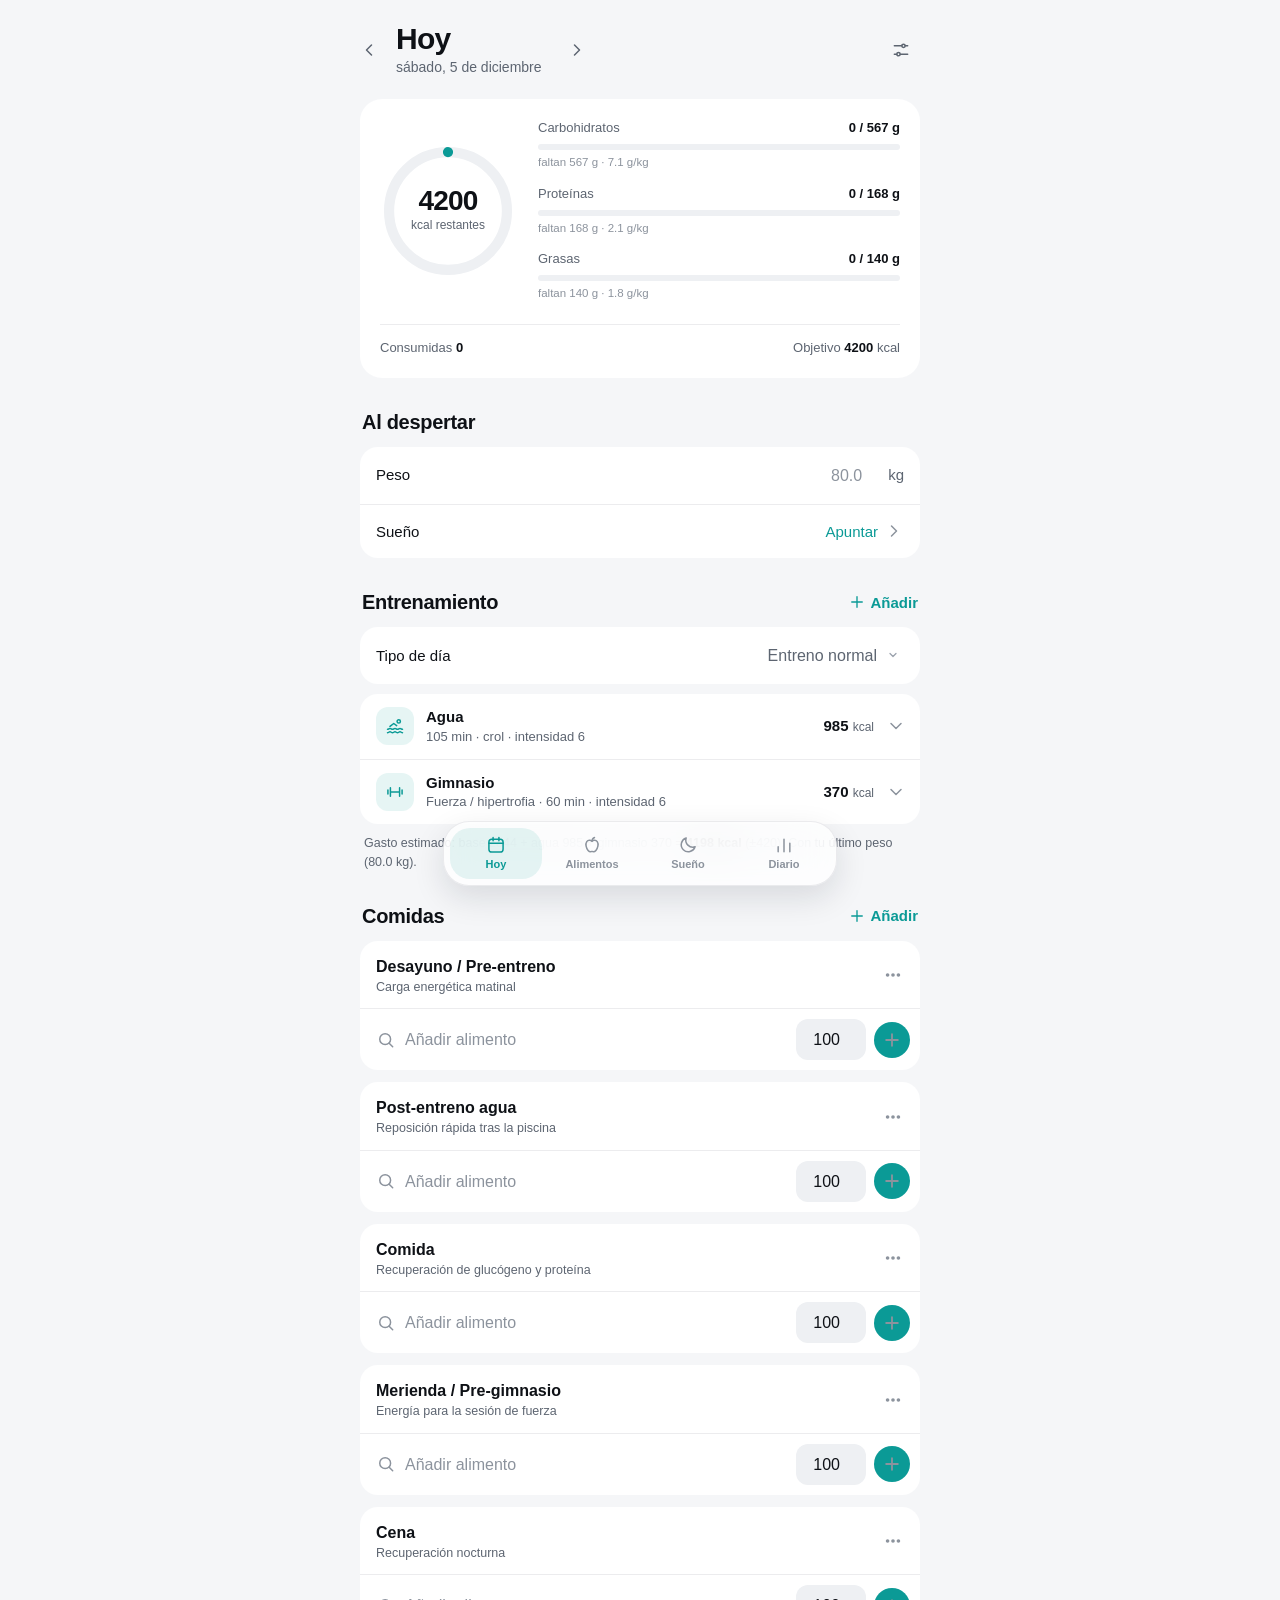
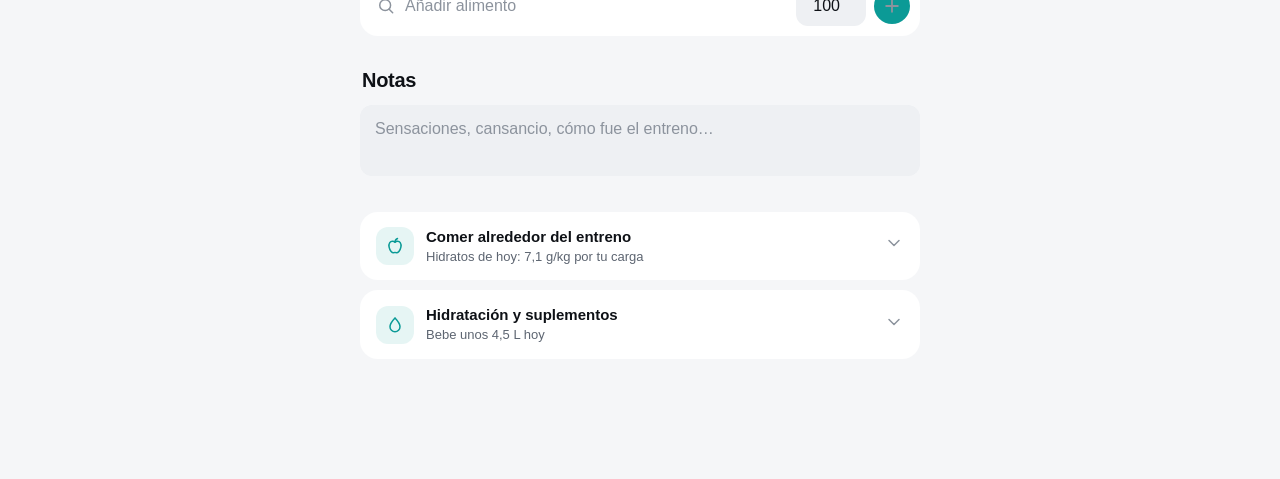
==== commit 208c2839: "Gasto real adaptativo, hidratos segun la carga y guia alrededor del entreno - Tu gasto real: tendenc" ====
--- a/index.html
+++ b/index.html
@@ -107,14 +107,11 @@
             </div>
             <div class="list">
                 <label class="list-row">
-                    <span>Jornada</span>
+                    <span>Tipo de día</span>
                     <select id="dayType" class="inline-select">
-                        <option value="Agua + Gimnasio" selected>Agua + gimnasio</option>
-                        <option value="Doble Sesión Agua">Doble sesión</option>
-                        <option value="Sesión Única Intensa">Sesión intensa</option>
+                        <option value="Normal" selected>Entreno normal</option>
                         <option value="Tapering">Tapering</option>
                         <option value="Competición">Competición</option>
-                        <option value="Descanso">Descanso</option>
                     </select>
                 </label>
             </div>
@@ -135,6 +132,21 @@
             <div class="section-head"><h2>Notas</h2></div>
             <textarea id="logNotes" rows="2" placeholder="Sensaciones, cansancio, cómo fue el entreno…"></textarea>
         </section>
+
+        <details class="disclosure" id="fuelCard" style="margin-bottom:10px;">
+            <summary>
+                <span class="s-icon" data-icon="apple"></span>
+                <span class="grow">
+                    <span class="s-title" style="display:block;">Comer alrededor del entreno</span>
+                    <span class="s-sub" id="fuelSummary" style="display:block;"></span>
+                </span>
+                <span class="s-chev" data-icon="chevronDown"></span>
+            </summary>
+            <div class="disclosure-body">
+                <ul class="supp-list" id="fuelList"></ul>
+                <p class="disclaimer">Pon la hora de cada entreno para afinar. Basado en las guías de nutrición deportiva (Burke 2011; Thomas, Erdman y Burke 2016; Schoenfeld y Aragon 2018). Orientativo: ajústalo a lo que te sienta bien.</p>
+            </div>
+        </details>
 
         <details class="disclosure" id="recoCard">
             <summary>
@@ -349,8 +361,8 @@
                     <li><strong>Agua, sin zonas:</strong> con metros e intensidad se usa una velocidad media (margen ±20 %); solo con minutos, un MET de 3,5 + 0,7 × intensidad (±30 %).</li>
                     <li><strong>Gimnasio:</strong> MET según el tipo (fuerza 5, potencia 6, circuito 8, seco 4,5, movilidad 2,5), ±7 % por punto de intensidad y +10 % tras fuerza, potencia o circuito.</li>
                     <li>Los entrenos suman solo el gasto <em>extra</em>: el reposo ya está en el gasto base.</li>
-                    <li><strong>Ajuste por tus datos:</strong> con 2–4 semanas de comidas y pesajes se compara lo que comes con la tendencia de tu peso. Es lo que más afina: corrige lo que las fórmulas no saben de ti.</li>
-                    <li>Proteína 2,1 g/kg (1,9 en fondo; 2,3 en definición). Carbohidratos de 4 g/kg (descanso) a 8,5 g/kg (doble sesión), +1 en fondo. Grasas: el resto, entre 1 g/kg y el 30% de las kcal.</li>
+                    <li><strong>Ajuste por tus datos:</strong> con 2–4 semanas de comidas y pesajes se compara lo que comes con la tendencia de tu peso (calculada de forma que un día hinchado apenas la mueva). El ajuste se aplica solo, como mucho un 1 % al día, y puedes pausarlo en Diario. Es lo que más afina: corrige lo que las fórmulas no saben de ti.</li>
+                    <li><strong>Macros:</strong> proteína 2,1 g/kg (1,9 en fondo; 2,3 en definición). Hidratos según lo que entrenas ese día: 4 g/kg en descanso, unos 6 con una hora y hasta 10 en los días más duros; mínimo 7 en competición y 6 en tapering (Burke 2011). Grasas: el resto, entre el 20 % y el 30 % de las kcal.</li>
                 </ul>
             </details>
         </div>
@@ -566,6 +578,7 @@
 
 <script src="js/engine.js"></script>
 <script src="js/training.js"></script>
+<script src="js/balance.js"></script>
 <script src="js/core.js"></script>
 <script src="js/today.js"></script>
 <script src="js/foods.js"></script>
--- a/css/app.css
+++ b/css/app.css
@@ -646,3 +646,5 @@
 .set-line > span:last-child { white-space: nowrap; color: var(--text-3); }
 .set-total { margin-top: 4px; padding-top: 6px; border-top: 1px solid var(--line); color: var(--text); }
 .pb-input { width: 96px !important; }
+
+.s-grid input[type="time"] { min-height: 0; padding: 10px 8px; }
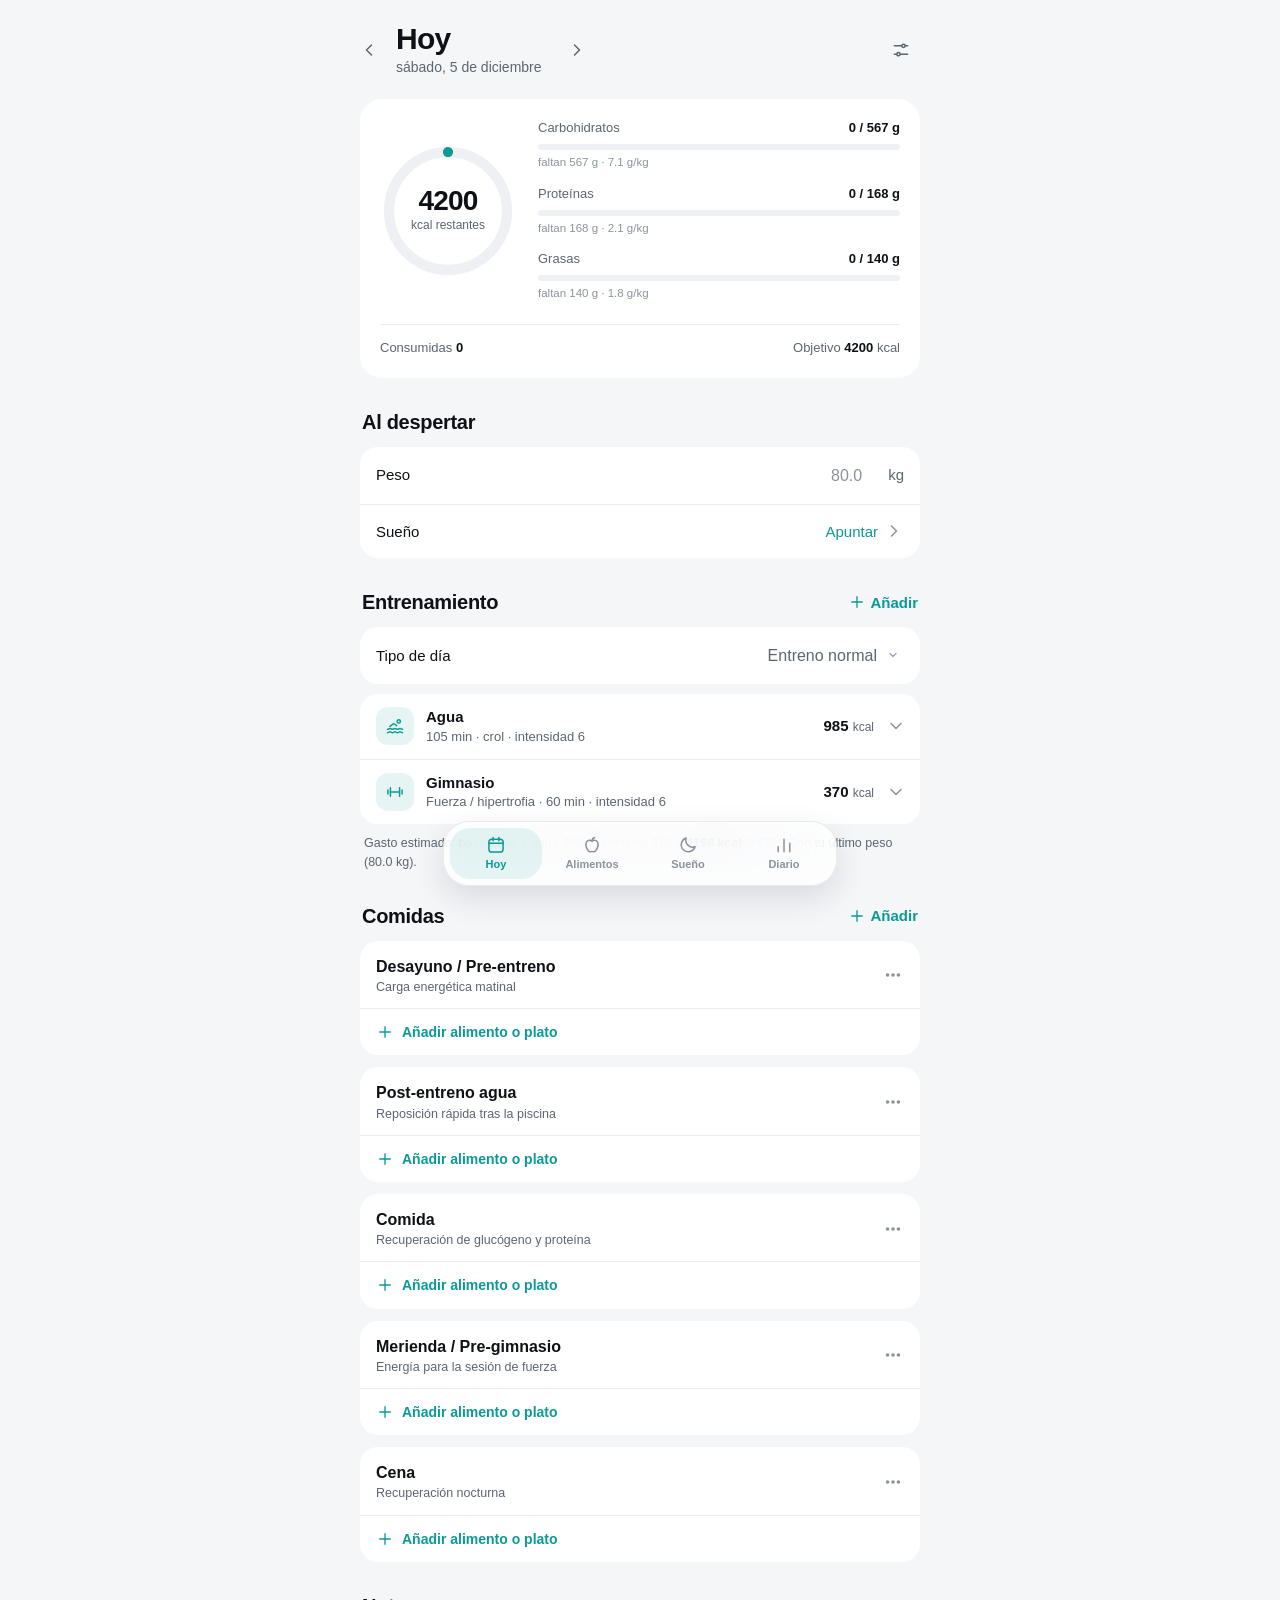
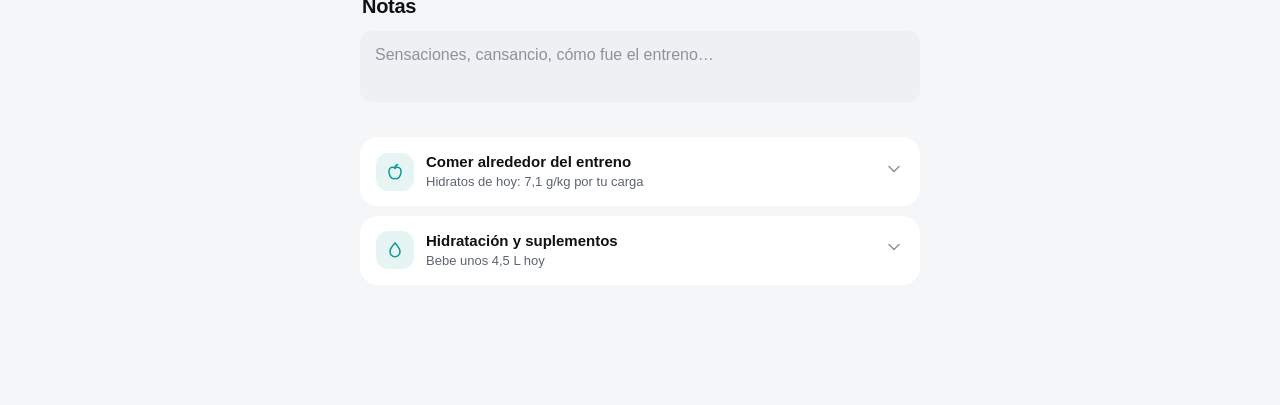
==== commit 1bda8bb5: "Comida: buscador propio, cocinado, platos y estimaciones - Cada comida tiene una hoja de Añadir con " ====
--- a/index.html
+++ b/index.html
@@ -125,7 +125,6 @@
                 <button class="text-btn" onclick="openAddMealModal()" data-icon="plus">Añadir</button>
             </div>
             <div id="mealsContainer"></div>
-            <datalist id="foodDatalist"></datalist>
         </section>
 
         <section class="section">
@@ -171,13 +170,22 @@
             <h1>Alimentos</h1>
             <button class="icon-btn accent" onclick="openFoodModal()" aria-label="Nuevo alimento" data-icon="plus"></button>
         </header>
+        <section class="section">
+            <div class="section-head">
+                <h2>Platos</h2>
+                <button class="text-btn" onclick="openDishModal()" data-icon="plus">Nuevo</button>
+            </div>
+            <div class="list" id="dishList"></div>
+        </section>
+
+        <div class="section-head"><h2>Alimentos</h2></div>
         <div class="search">
             <span data-icon="search"></span>
             <input type="search" id="dbSearch" placeholder="Buscar" autocomplete="off">
         </div>
         <div class="list" id="foodList"></div>
         <p class="footnote">
-            Valores por 100 g, como en la etiqueta. Al crear un alimento puedes leer la tabla nutricional con una foto.
+            Valores por 100 g, como en la etiqueta. Al crear un alimento puedes leer la tabla nutricional con una foto. Para lo que no puedes pesar, al añadir una comida hay platos genéricos (≈) y estimación con IA.
             <button class="link-btn" onclick="loadDefaultStarterDB()">Añadir alimentos básicos</button>
         </p>
     </section>
@@ -443,6 +451,21 @@
                 <label for="mFoodDefaultG">Ración habitual (g)</label>
                 <input type="number" id="mFoodDefaultG" step="5" min="1" value="100" inputmode="numeric">
             </div>
+            <div class="form-row">
+                <div class="form-group">
+                    <label for="mFoodUnitName">Unidad (opcional)</label>
+                    <input type="text" id="mFoodUnitName" placeholder="huevo, rebanada…" maxlength="20" autocomplete="off">
+                </div>
+                <div class="form-group">
+                    <label for="mFoodUnitG">Gramos por unidad</label>
+                    <input type="number" id="mFoodUnitG" min="0" step="1" inputmode="decimal" placeholder="60">
+                </div>
+            </div>
+            <div class="form-group">
+                <label for="mFoodCook">Al cocinarlo, cada gramo en crudo pesa ×</label>
+                <input type="text" id="mFoodCook" inputmode="decimal" maxlength="5" autocomplete="off">
+            </div>
+            <p class="footnote" style="margin-top:-6px;">Sirve para apuntarlo pesado ya cocinado. Lo habitual: arroz ×2,6 · pasta ×2,3 · legumbre seca ×2,5 · carne y pollo ×0,75 · pescado ×0,8. Si lo dejas vacío, la app lo deduce del nombre.</p>
             <p class="footnote" style="margin-top:0;">Las kcal se calculan solas (4·C + 4·P + 9·G) hasta que escribas el valor de la etiqueta.</p>
         </div>
         <div class="modal-footer">
@@ -479,6 +502,136 @@
         </div>
         <div class="modal-footer">
             <button class="btn-primary" onclick="confirmAddMeal()">Añadir comida</button>
+        </div>
+    </div>
+</div>
+
+<!-- ===================== HOJA: AÑADIR A UNA COMIDA ===================== -->
+<div class="modal-overlay" id="modalAdd">
+    <div class="modal-box">
+        <div class="grabber"></div>
+        <div class="modal-header">
+            <div class="row" style="flex-wrap:nowrap; gap:2px; min-width:0;">
+                <button class="icon-btn" id="addBack" aria-label="Volver al buscador" data-icon="chevronLeft" hidden style="margin-left:-10px;"></button>
+                <h3 id="addTitle" style="white-space:nowrap; overflow:hidden; text-overflow:ellipsis;"></h3>
+            </div>
+            <button class="icon-btn" onclick="closeModal('modalAdd')" aria-label="Cerrar" data-icon="close"></button>
+        </div>
+        <div class="modal-body">
+            <div id="addViewSearch">
+                <div class="search">
+                    <span data-icon="search"></span>
+                    <input type="search" id="addSearch" placeholder="Buscar alimento o plato" autocomplete="off">
+                </div>
+                <div class="chips" style="margin:0 0 6px;">
+                    <button type="button" class="chip" id="btnAddEstimate" style="color:var(--accent); background:var(--accent-soft);">No puedo pesarlo: estimar</button>
+                    <button type="button" class="chip" id="btnAddQuick">Kcal a mano</button>
+                </div>
+                <div class="section-title" id="addListTitle"></div>
+                <div class="list" id="addResults"></div>
+            </div>
+
+            <div id="addViewQty" hidden>
+                <div class="qty-name" id="qtyName"></div>
+                <div class="small muted" id="qtyPer100" style="margin-bottom:14px;"></div>
+                <div class="form-row">
+                    <div class="form-group">
+                        <label for="qtyAmount">Cantidad</label>
+                        <input type="number" id="qtyAmount" min="0" step="any" inputmode="decimal">
+                    </div>
+                    <div class="form-group">
+                        <label for="qtyUnit">Medida</label>
+                        <select id="qtyUnit"></select>
+                    </div>
+                </div>
+                <div class="qty-preview" id="qtyPreview"></div>
+                <p class="footnote" id="qtyNote"></p>
+            </div>
+
+            <div id="addViewEstimate" hidden>
+                <div class="form-group">
+                    <label for="estText">Describe el plato y la cantidad</label>
+                    <textarea id="estText" rows="3" maxlength="400" placeholder="Carne picada con tomate y arroz blanco, un plato hondo lleno"></textarea>
+                </div>
+                <div class="row" style="margin-bottom:10px;">
+                    <label class="btn-secondary btn-sm" style="cursor:pointer; margin:0; color:var(--text);">
+                        <span data-icon="camera" style="display:inline-flex;"></span>Foto
+                        <input type="file" id="estPhoto" accept="image/*" hidden>
+                    </label>
+                    <span class="small muted" id="estPhotoName" style="flex:1;"></span>
+                    <button class="btn-primary btn-sm" id="estRun">Estimar con IA</button>
+                </div>
+                <div id="estKeyBox" hidden>
+                    <label for="estKey" style="display:flex; justify-content:space-between; gap:8px;">
+                        <span>Clave de Google Gemini (gratuita)</span>
+                        <a href="https://aistudio.google.com/app/apikey" target="_blank" rel="noopener" style="color:var(--accent); text-decoration:none; font-weight:600;">Conseguir</a>
+                    </label>
+                    <input type="password" id="estKey" placeholder="AIza…" autocomplete="off">
+                    <p class="footnote" style="margin-top:6px;">Se guarda solo en este dispositivo. La foto y la descripción se envían a Google únicamente al estimar.</p>
+                </div>
+                <div id="estLoading" hidden style="margin-top:10px;">
+                    <div class="small" style="color:var(--accent);" id="estLoadingText">Estimando…</div>
+                    <div class="pulse"></div>
+                </div>
+                <div id="estResults"></div>
+                <p class="footnote">Sin conexión o sin clave: vuelve al buscador y elige un plato genérico (≈) con su medida casera: plato, cucharón, filete…</p>
+            </div>
+
+            <div id="addViewQuick" hidden>
+                <div class="form-group">
+                    <label for="quickName">Qué es (opcional)</label>
+                    <input type="text" id="quickName" placeholder="Menú del restaurante" maxlength="60" autocomplete="off">
+                </div>
+                <div class="form-row-4">
+                    <div class="form-group"><label for="quickKcal">Kcal</label><input type="number" id="quickKcal" min="0" inputmode="numeric" placeholder="0"></div>
+                    <div class="form-group"><label for="quickC">Hidr.</label><input type="number" id="quickC" min="0" inputmode="decimal" placeholder="0"></div>
+                    <div class="form-group"><label for="quickP">Prot.</label><input type="number" id="quickP" min="0" inputmode="decimal" placeholder="0"></div>
+                    <div class="form-group"><label for="quickF">Grasa</label><input type="number" id="quickF" min="0" inputmode="decimal" placeholder="0"></div>
+                </div>
+                <p class="footnote" style="margin-top:0;">Si solo sabes las kcal, pon solo las kcal (los macros de esa comida no contarán). Si pones los gramos de hidratos, proteína y grasa, las kcal se calculan solas.</p>
+            </div>
+        </div>
+        <div class="modal-footer" id="addFooter" hidden>
+            <button class="btn-primary" id="addConfirm">Añadir</button>
+        </div>
+    </div>
+</div>
+
+<!-- ===================== HOJA: PLATO ===================== -->
+<div class="modal-overlay" id="modalDish">
+    <div class="modal-box">
+        <div class="grabber"></div>
+        <div class="modal-header">
+            <h3 id="dishModalTitle">Nuevo plato</h3>
+            <button class="icon-btn" onclick="closeModal('modalDish')" aria-label="Cerrar" data-icon="close"></button>
+        </div>
+        <div class="modal-body">
+            <div class="form-group">
+                <label for="dishName">Nombre</label>
+                <input type="text" id="dishName" placeholder="Carne picada con tomate" maxlength="60" autocomplete="off">
+            </div>
+            <div class="section-title">Ingredientes, tal como van a la olla</div>
+            <div class="list" id="dishIngredients"></div>
+            <div class="search" style="margin:10px 0 8px;">
+                <span data-icon="search"></span>
+                <input type="search" id="dishSearch" placeholder="Añadir ingrediente" autocomplete="off">
+            </div>
+            <div class="list" id="dishSearchResults" hidden></div>
+            <div class="form-row" style="margin-top:14px;">
+                <div class="form-group">
+                    <label for="dishCookedG">Peso total cocinado (g)</label>
+                    <input type="number" id="dishCookedG" min="0" inputmode="numeric" placeholder="opcional">
+                </div>
+                <div class="form-group">
+                    <label for="dishPortions">Raciones que salen</label>
+                    <input type="number" id="dishPortions" min="0.25" step="0.5" value="1" inputmode="decimal">
+                </div>
+            </div>
+            <p class="footnote" id="dishSummary" style="margin-top:0;"></p>
+        </div>
+        <div class="modal-footer">
+            <button class="btn-danger" id="btnDeleteDish" hidden>Eliminar</button>
+            <button class="btn-primary" id="btnSaveDish">Guardar</button>
         </div>
     </div>
 </div>
@@ -581,7 +734,9 @@
 <script src="js/balance.js"></script>
 <script src="js/core.js"></script>
 <script src="js/today.js"></script>
+<script src="js/foodlib.js"></script>
 <script src="js/foods.js"></script>
+<script src="js/addfood.js"></script>
 <script src="js/history.js"></script>
 <script src="js/sleep.js"></script>
 <script src="js/main.js"></script>
--- a/css/app.css
+++ b/css/app.css
@@ -648,3 +648,14 @@
 .pb-input { width: 96px !important; }
 
 .s-grid input[type="time"] { min-height: 0; padding: 10px 8px; }
+
+/* ---------- Añadir comida y platos ---------- */
+button.meal-add { width: 100%; color: var(--accent); font-weight: 600; font-size: 14px; padding: 13px 16px; text-align: left; }
+button.meal-add .ico { color: inherit; width: 18px; height: 18px; }
+button.meal-add:active { background: var(--surface-2); }
+.modal-body .search input { background: var(--surface-2); }
+.modal-header .icon-btn[hidden] + h3 { margin-left: 0; }
+.qty-name { font-size: 18px; font-weight: 700; letter-spacing: -0.01em; }
+.qty-preview { background: var(--surface-2); border-radius: 14px; padding: 12px 14px; font-variant-numeric: tabular-nums; }
+.qty-preview strong { font-weight: 700; }
+#addResults .list-row, #dishSearchResults .list-row { min-height: 56px; }
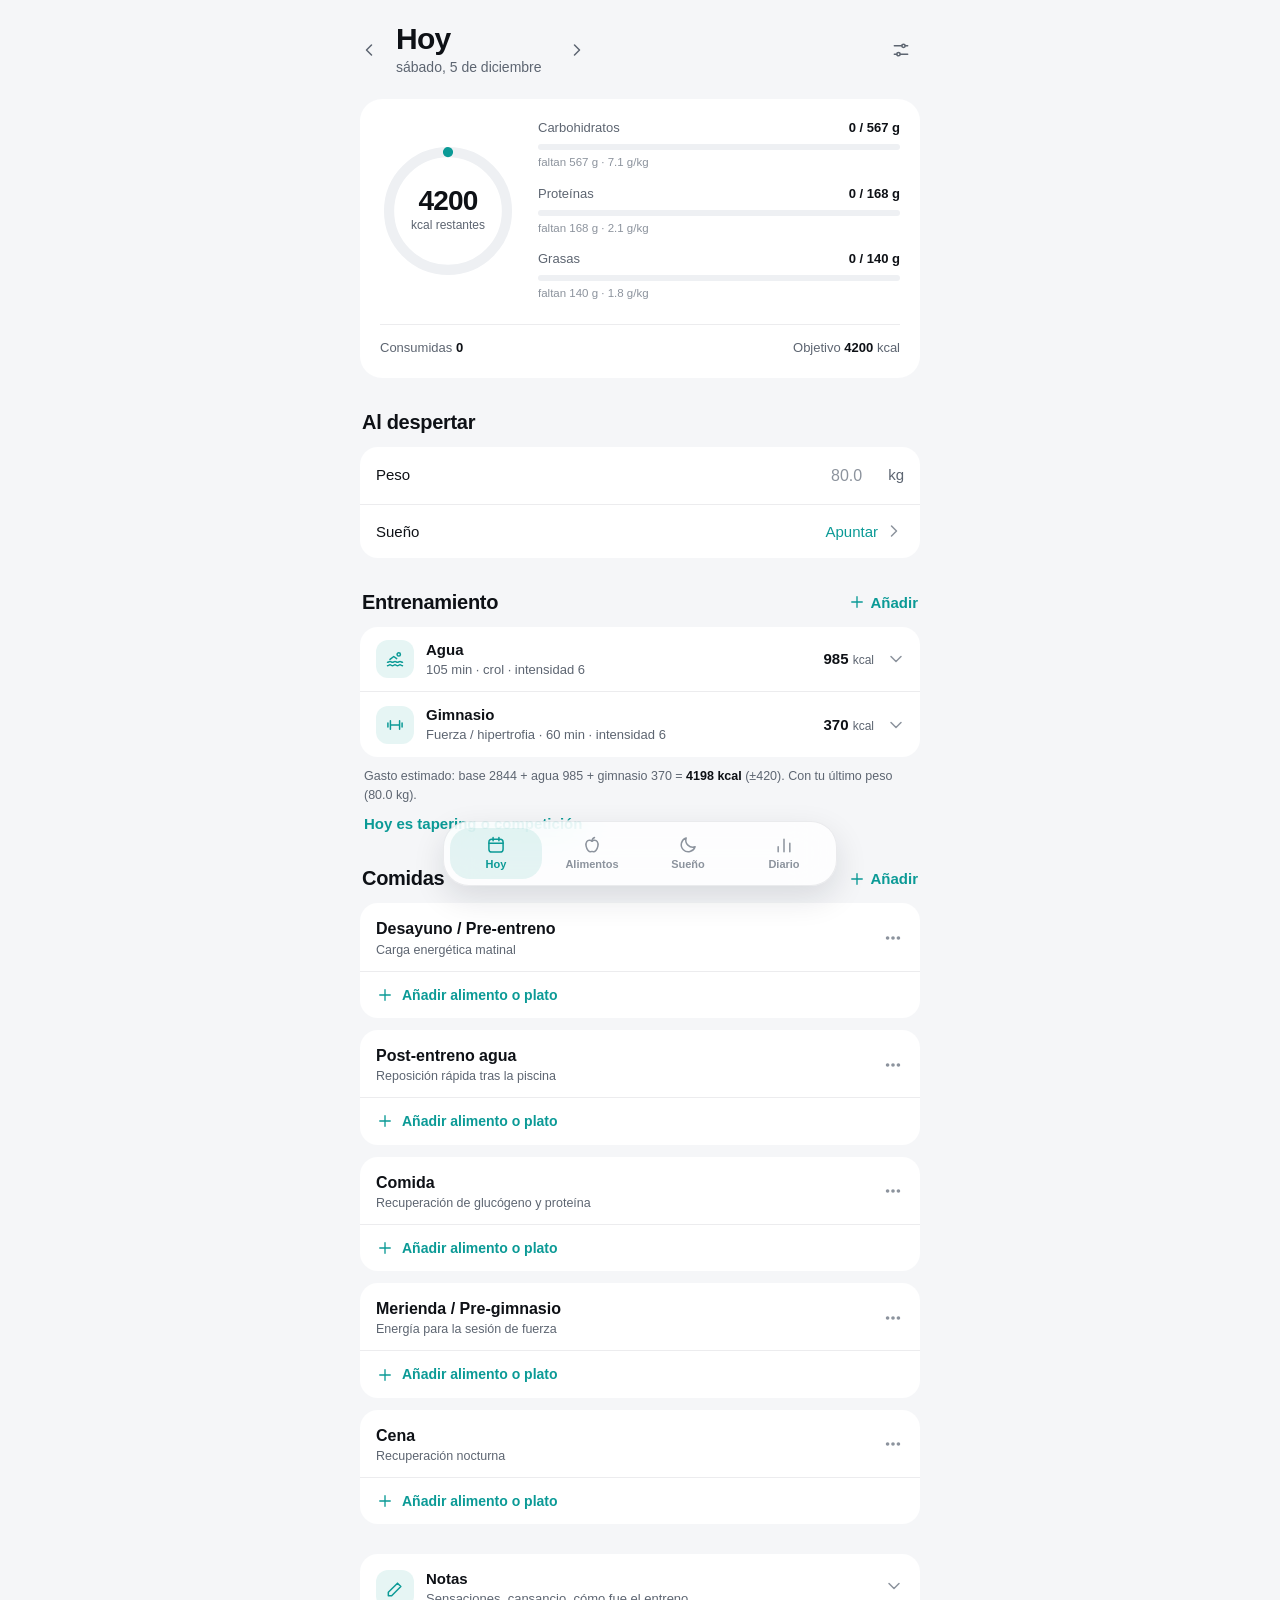
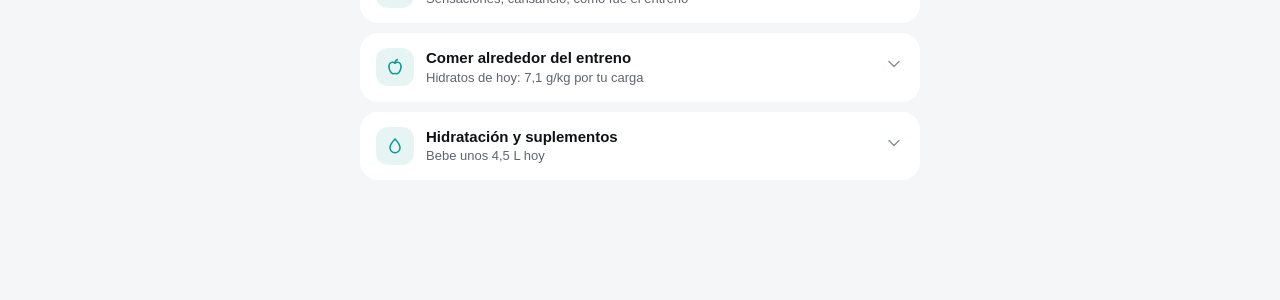
==== commit e6e332b1: "Frase rapida para añadir varias cosas y pantalla Hoy mas corta - En el buscador se puede escribir un" ====
--- a/index.html
+++ b/index.html
@@ -105,7 +105,7 @@
                 <h2>Entrenamiento</h2>
                 <button class="text-btn" id="btnAddSession" data-icon="plus">Añadir</button>
             </div>
-            <div class="list">
+            <div class="list" id="dayTypeList" hidden>
                 <label class="list-row">
                     <span>Tipo de día</span>
                     <select id="dayType" class="inline-select">
@@ -117,6 +117,7 @@
             </div>
             <div class="list sessions" id="sessionsContainer"></div>
             <p class="footnote" id="energyBreakdown"></p>
+            <button class="text-btn small" id="btnDayType" style="margin:8px 4px 0;">Hoy es tapering o competición</button>
         </section>
 
         <section class="section">
@@ -127,10 +128,19 @@
             <div id="mealsContainer"></div>
         </section>
 
-        <section class="section">
-            <div class="section-head"><h2>Notas</h2></div>
-            <textarea id="logNotes" rows="2" placeholder="Sensaciones, cansancio, cómo fue el entreno…"></textarea>
-        </section>
+        <details class="disclosure" id="notesCard" style="margin-bottom:10px;">
+            <summary>
+                <span class="s-icon" data-icon="edit"></span>
+                <span class="grow" style="min-width:0;">
+                    <span class="s-title" style="display:block;">Notas</span>
+                    <span class="s-sub" id="notesSummary" style="display:block;"></span>
+                </span>
+                <span class="s-chev" data-icon="chevronDown"></span>
+            </summary>
+            <div class="disclosure-body">
+                <textarea id="logNotes" rows="3" placeholder="Sensaciones, cansancio, cómo fue el entreno…" aria-label="Notas del día"></textarea>
+            </div>
+        </details>
 
         <details class="disclosure" id="fuelCard" style="margin-bottom:10px;">
             <summary>
@@ -204,6 +214,12 @@
                 <div class="chart-wrap" id="sleepChart"></div>
                 <div class="chart-readout" id="sleepReadout" aria-live="polite"></div>
             </div>
+        </section>
+
+        <section class="section">
+            <div class="section-head"><h2>Recuperación</h2></div>
+            <div id="recoveryList"></div>
+            <p class="footnote">Tres señales por separado, sin una nota inventada. La energía disponible es lo que comes menos lo que gastas entrenando, por kg de masa magra: por debajo de 30 es baja y 45 es el equilibrio (Loucks 2011; consenso del COI sobre RED-S, 2023). Si no has puesto tu % de grasa en Perfil, la masa magra se estima.</p>
         </section>
 
         <section class="section" id="sleepAdviceSection" hidden>
@@ -265,6 +281,7 @@
             <div class="section-head"><h2>Datos</h2></div>
             <div class="list">
                 <button class="list-row" onclick="exportHistoryToCSV()"><span>Exportar a Excel</span><span data-icon="download"></span></button>
+                <button class="list-row" onclick="shareFullBackup()"><span>Enviar copia a Drive, correo…</span><span data-icon="upload"></span></button>
                 <button class="list-row" onclick="exportFullBackup()"><span>Descargar copia de seguridad</span><span data-icon="download"></span></button>
                 <label class="list-row tappable" style="cursor:pointer;">
                     <span>Restaurar copia</span><span data-icon="upload"></span>
@@ -359,6 +376,10 @@
                     <span class="inline-field"><input type="number" id="bodyFat" class="inline-input" min="4" max="45" step="0.5" inputmode="decimal" placeholder="—"><span>%</span></span>
                 </label>
             </div>
+
+            <div class="section-title">Plan de gimnasio</div>
+            <div id="gymPlanBox"></div>
+            <input type="file" id="gymPlanFile" accept=".json,application/json,image/*,application/pdf" multiple hidden>
 
             <details class="footnote" style="margin-top:16px;">
                 <summary style="cursor:pointer; color:var(--text);">Cómo se calculan los objetivos</summary>
@@ -521,12 +542,13 @@
             <div id="addViewSearch">
                 <div class="search">
                     <span data-icon="search"></span>
-                    <input type="search" id="addSearch" placeholder="Buscar alimento o plato" autocomplete="off">
+                    <input type="search" id="addSearch" placeholder="Buscar, o escribe: 2 empanadillas, 3 rebanadas de pan" autocomplete="off">
                 </div>
                 <div class="chips" style="margin:0 0 6px;">
                     <button type="button" class="chip" id="btnAddEstimate" style="color:var(--accent); background:var(--accent-soft);">No puedo pesarlo: estimar</button>
                     <button type="button" class="chip" id="btnAddQuick">Kcal a mano</button>
                 </div>
+                <div id="addPhrase" hidden style="margin-bottom:6px;"></div>
                 <div class="section-title" id="addListTitle"></div>
                 <div class="list" id="addResults"></div>
             </div>
@@ -545,6 +567,10 @@
                     </div>
                 </div>
                 <div class="qty-preview" id="qtyPreview"></div>
+                <label class="row small" id="qtySplitRow" hidden style="margin:12px 2px 0; flex-wrap:nowrap; color:var(--text);">
+                    <input type="checkbox" id="qtySplit" style="width:20px; height:20px; flex:none; accent-color:var(--accent);">
+                    <span>Añadir por ingredientes, para quitar o cambiar alguno solo hoy</span>
+                </label>
                 <p class="footnote" id="qtyNote"></p>
             </div>
 
@@ -648,6 +674,15 @@
             <button class="icon-btn" onclick="closeModal('modalSleep')" aria-label="Cerrar" data-icon="close"></button>
         </div>
         <div class="modal-body">
+            <label class="btn-secondary btn-sm" style="cursor:pointer; margin:0 0 6px; color:var(--text); width:100%;">
+                <span data-icon="camera" style="display:inline-flex;"></span>Rellenar con una captura del reloj
+                <input type="file" id="sleepShot" accept="image/*" multiple hidden>
+            </label>
+            <div id="sleepShotLoading" hidden style="margin-bottom:8px;">
+                <div class="small" style="color:var(--accent);" id="sleepShotText">Leyendo la captura…</div>
+                <div class="pulse"></div>
+            </div>
+            <p class="footnote" style="margin:0 2px 14px;">Haz una o dos capturas de la pantalla de sueño de Mi Fitness y elígelas aquí. Revisa lo que salga antes de guardar.</p>
             <div class="form-row">
                 <div class="form-group">
                     <label for="sleepBed">Me dormí</label>
@@ -732,6 +767,7 @@
 <script src="js/engine.js"></script>
 <script src="js/training.js"></script>
 <script src="js/balance.js"></script>
+<script src="js/gymplan.js"></script>
 <script src="js/core.js"></script>
 <script src="js/today.js"></script>
 <script src="js/foodlib.js"></script>
--- a/css/app.css
+++ b/css/app.css
@@ -659,3 +659,22 @@
 .qty-preview { background: var(--surface-2); border-radius: 14px; padding: 12px 14px; font-variant-numeric: tabular-nums; }
 .qty-preview strong { font-weight: 700; }
 #addResults .list-row, #dishSearchResults .list-row { min-height: 56px; }
+
+.status-none { background: var(--surface-2); color: var(--text-2); }
+.modal-box:focus { outline: none; }
+
+.meal-favs { margin: 0; padding: 10px 12px 2px 16px; border-top: 1px solid var(--line); flex-wrap: nowrap; overflow-x: auto; scrollbar-width: none; }
+.meal-favs::-webkit-scrollbar { display: none; }
+.meal-favs:empty { display: none; }
+.meal-favs .chip { flex: none; max-width: 220px; overflow: hidden; text-overflow: ellipsis; white-space: nowrap; color: var(--text); }
+
+/* ---------- Plan de gimnasio ---------- */
+.gym-plan:empty { display: none; }
+.gp { background: var(--surface-2); border-radius: 14px; padding: 12px 14px; font-size: 13px; color: var(--text-2); }
+.gp > summary { cursor: pointer; font-weight: 600; color: var(--text); font-size: 14px; }
+.gp-block { margin-top: 10px; }
+.gp-title { color: var(--text); }
+.gp ul { margin: 4px 0 0 18px; }
+.gp li { margin: 2px 0; }
+.gp strong { color: var(--accent); font-weight: 600; }
+.gp-rest { margin-top: 10px; }
